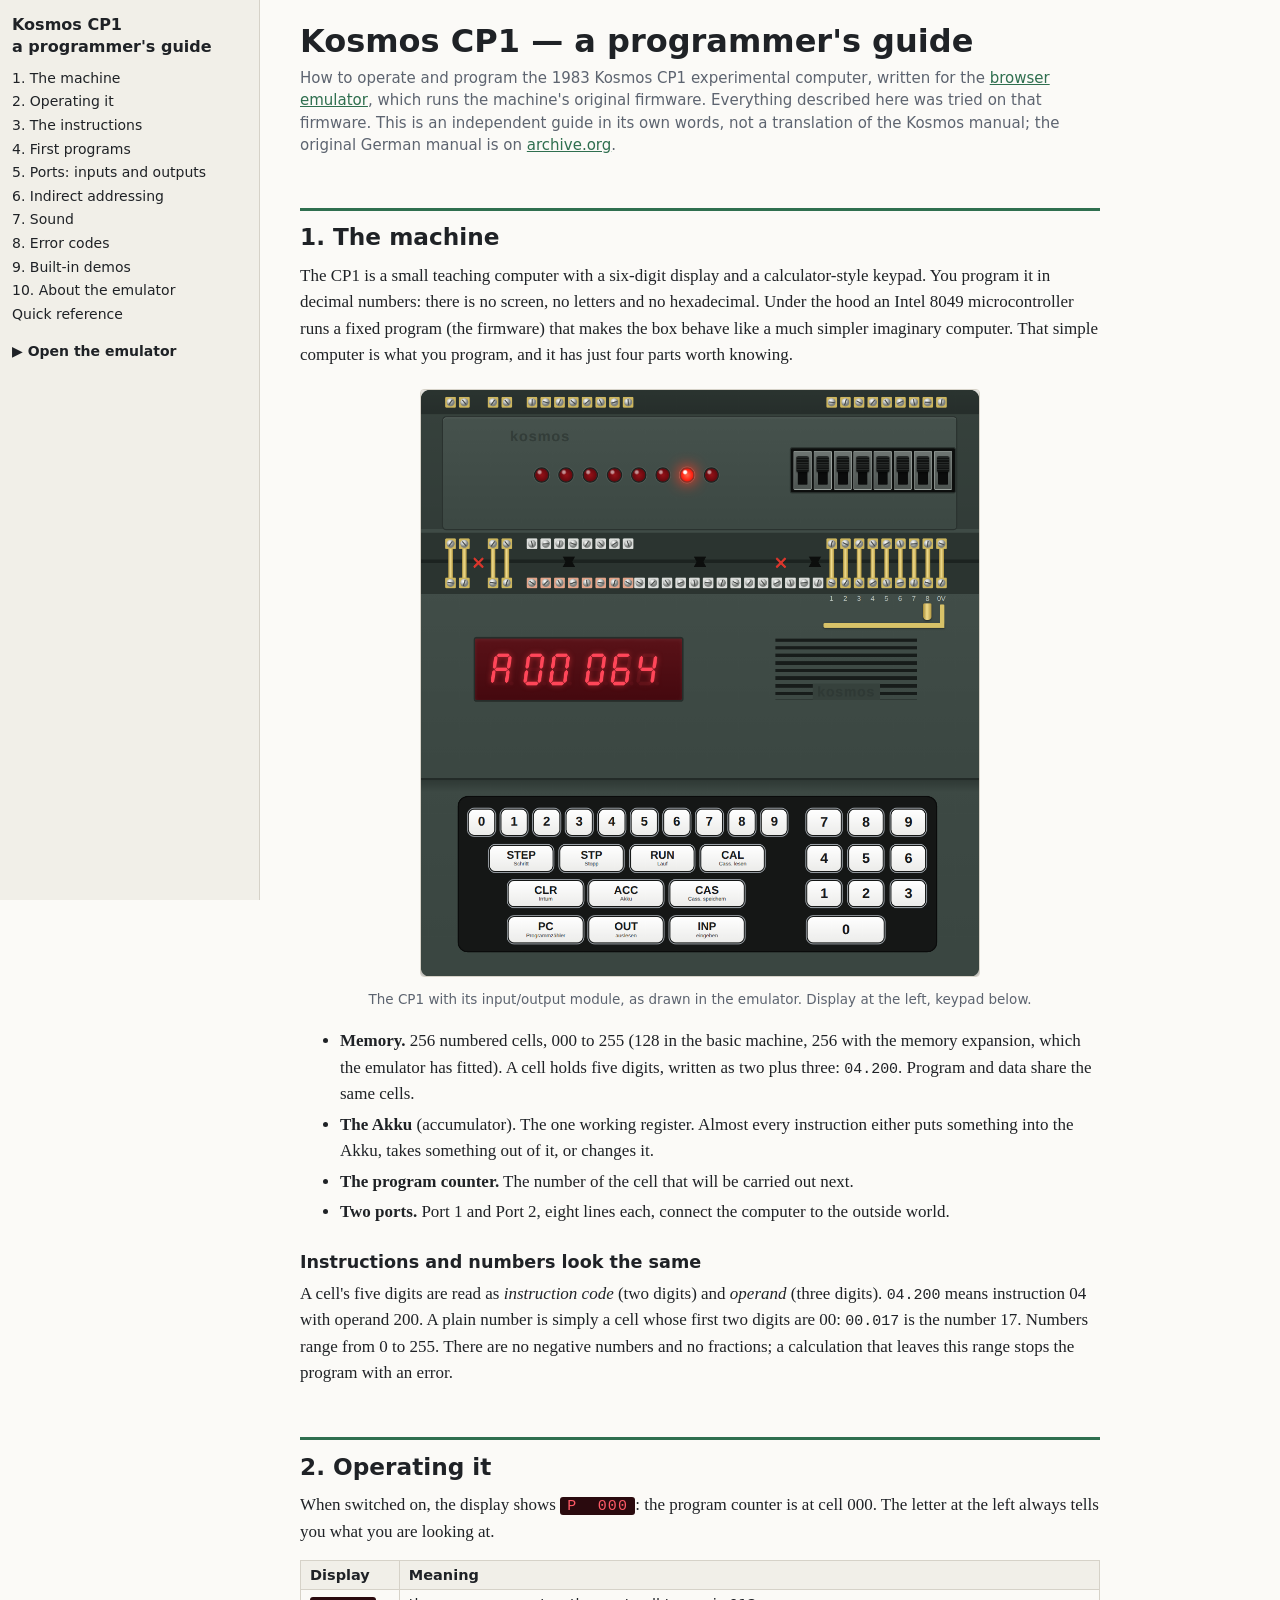
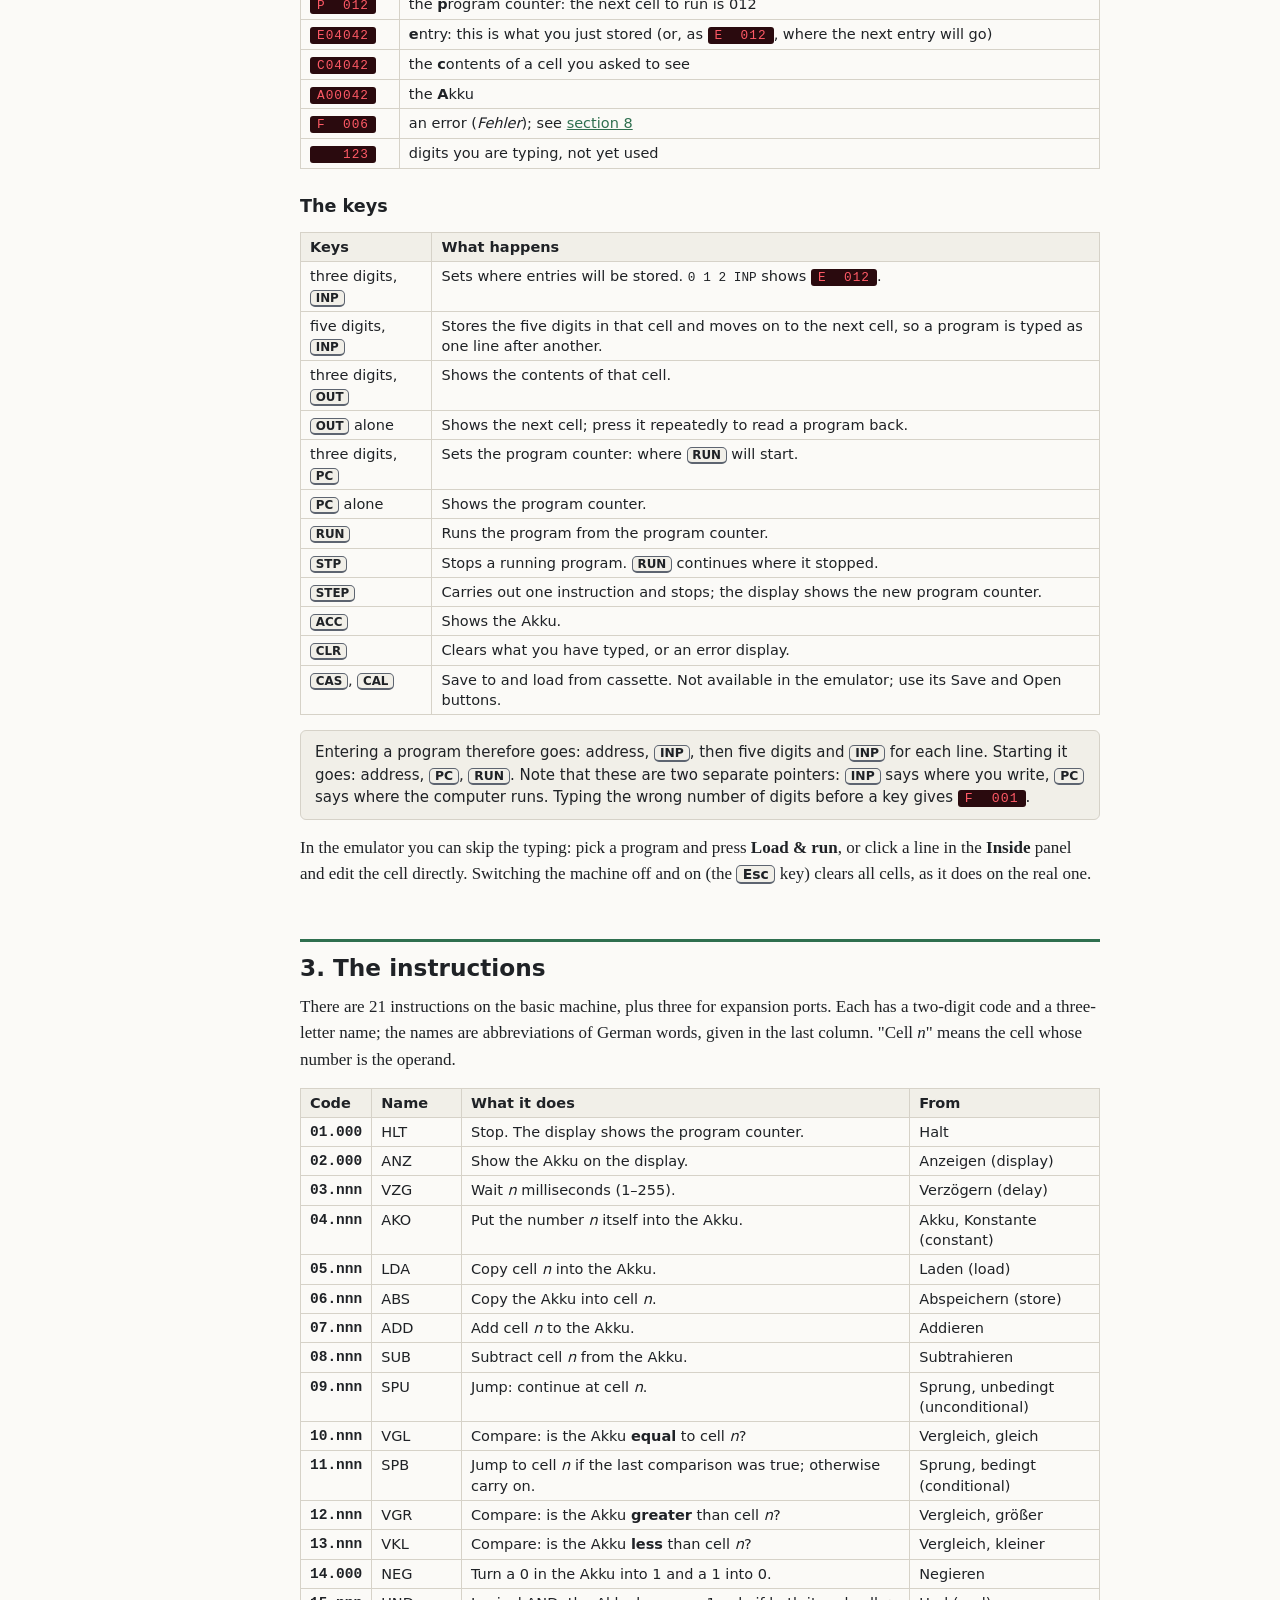
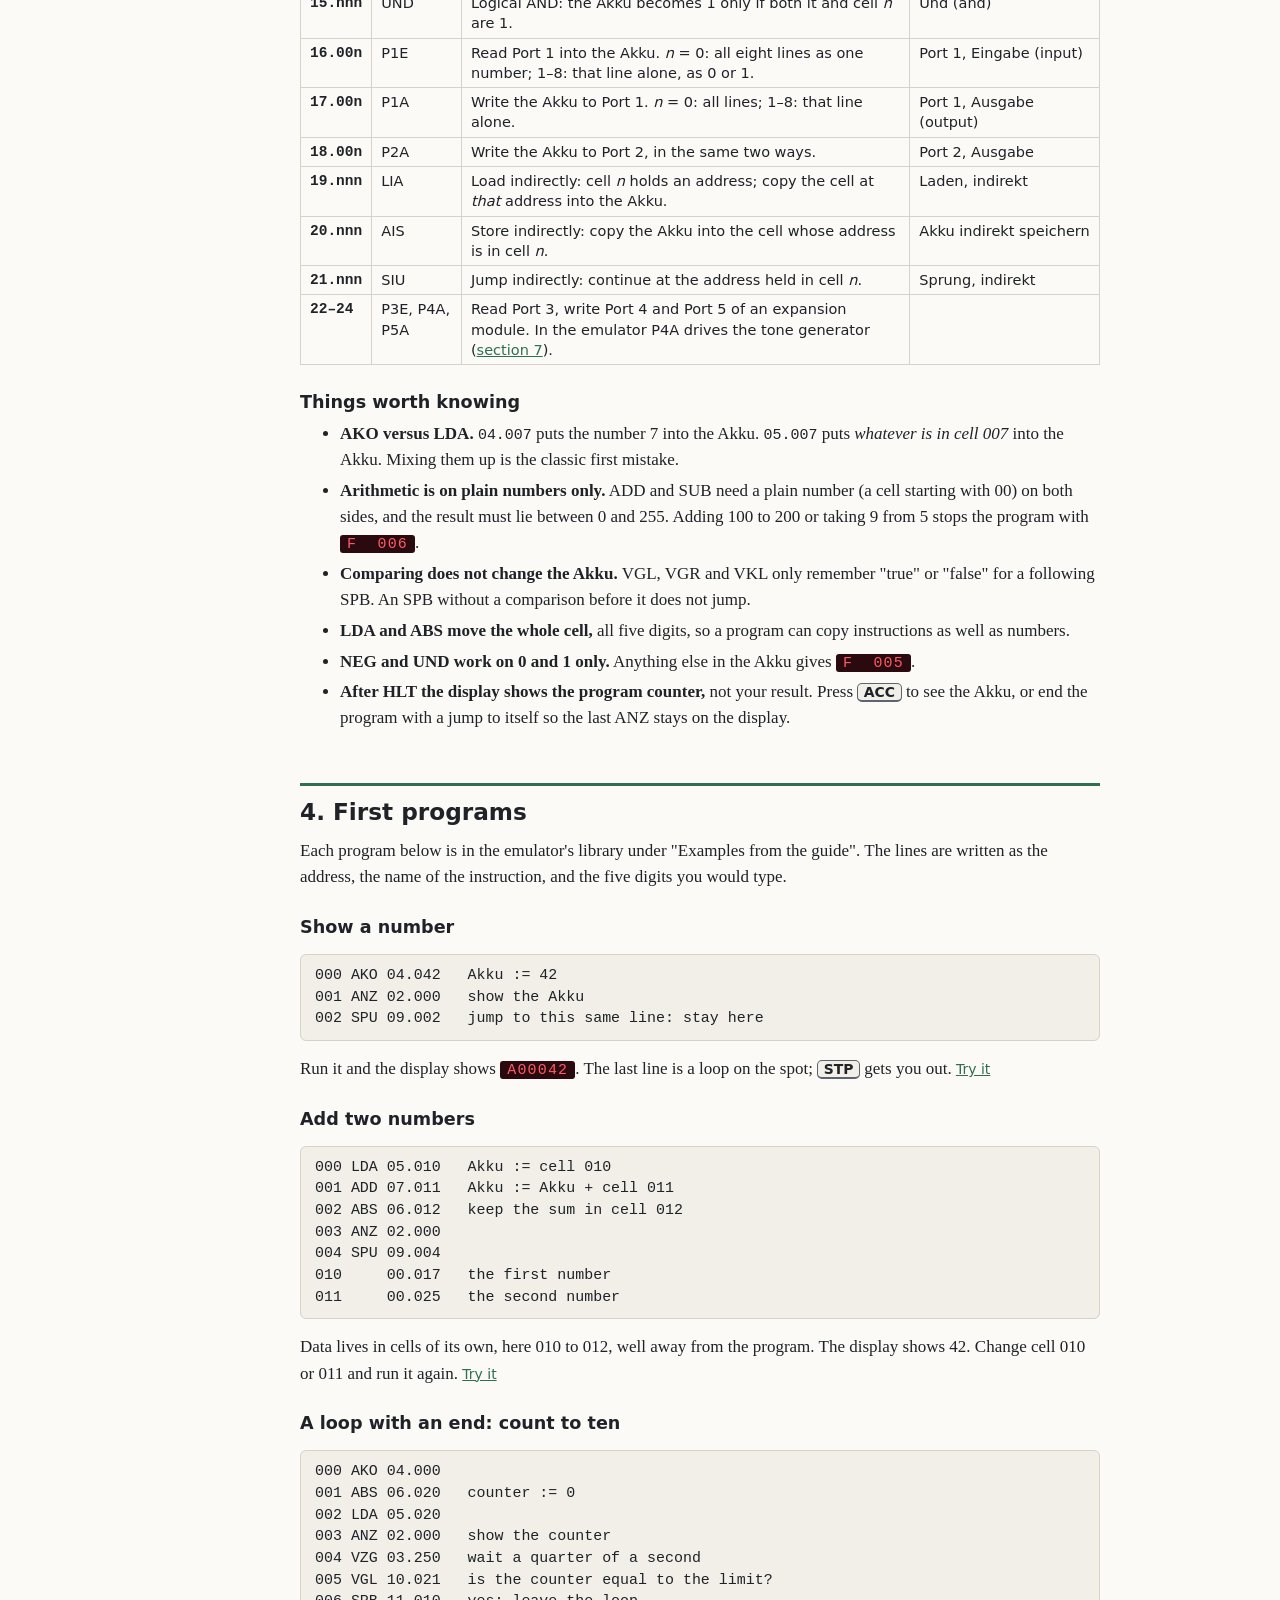
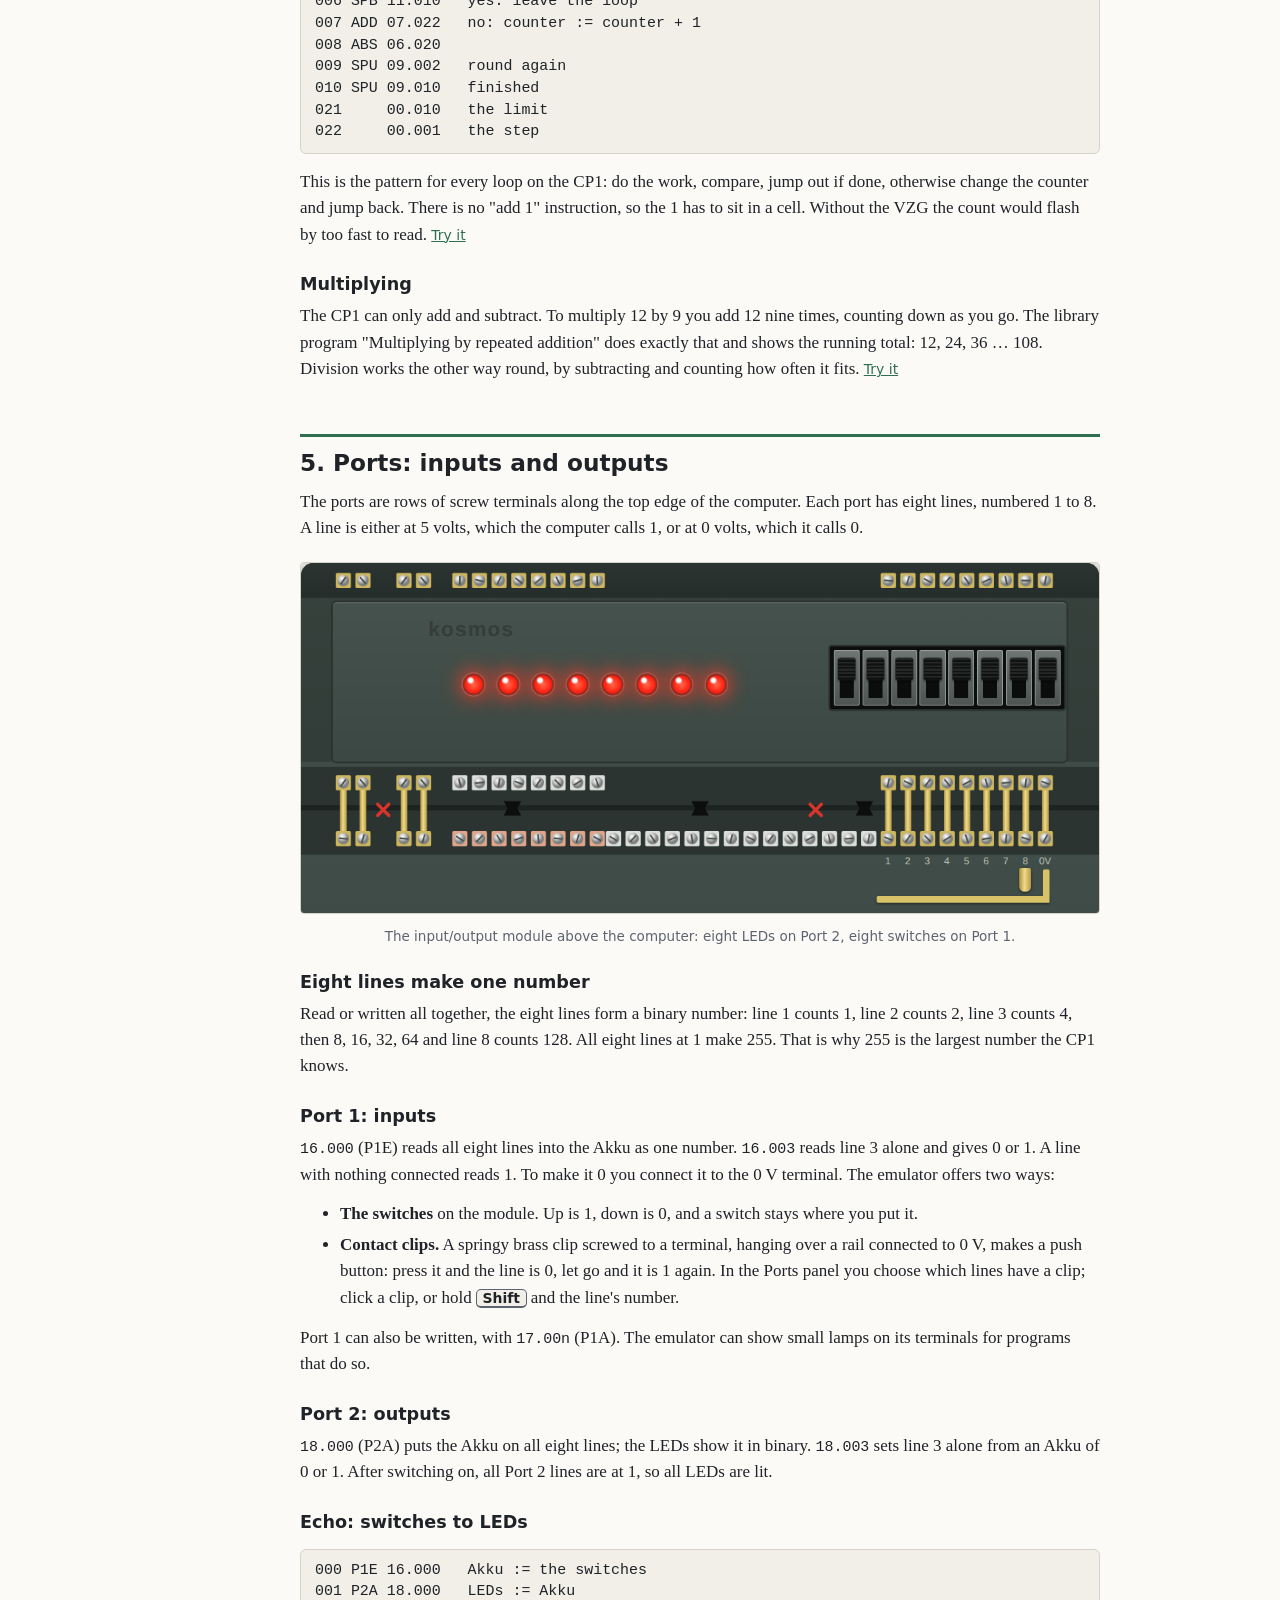
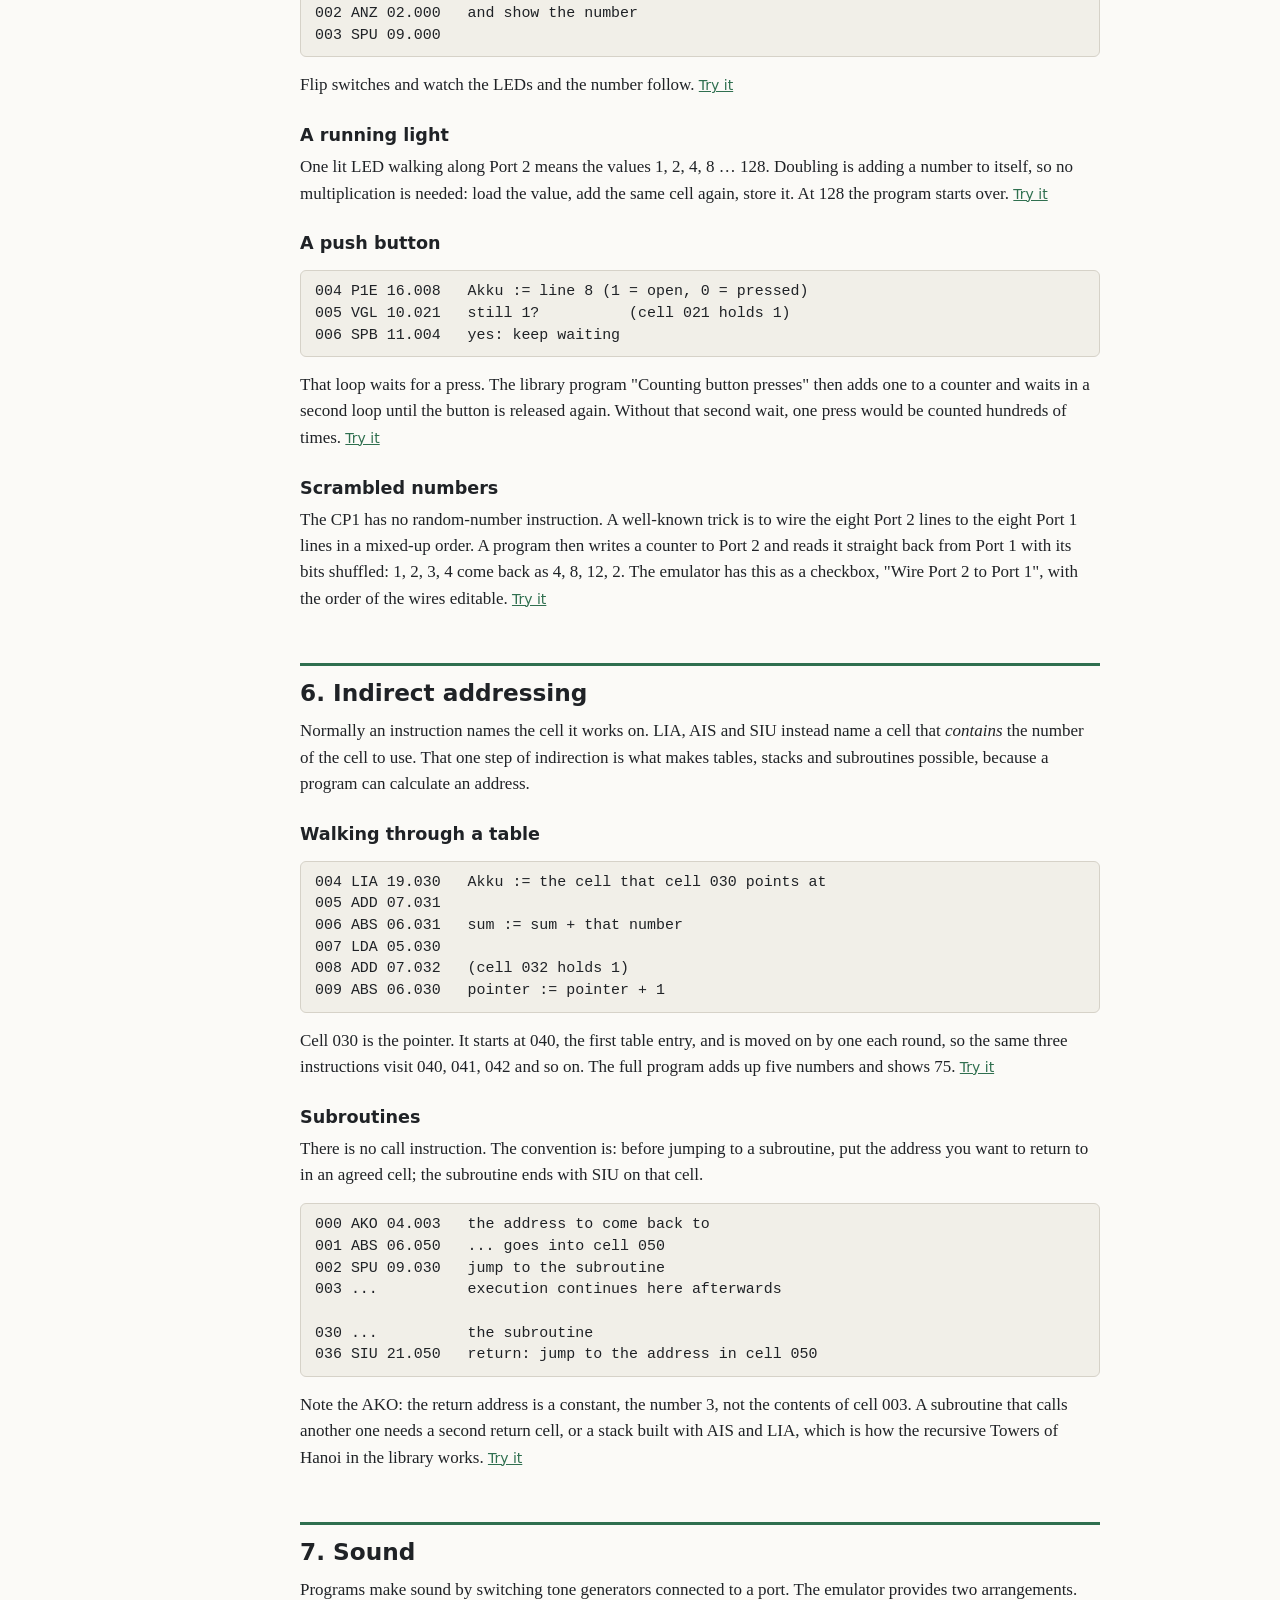
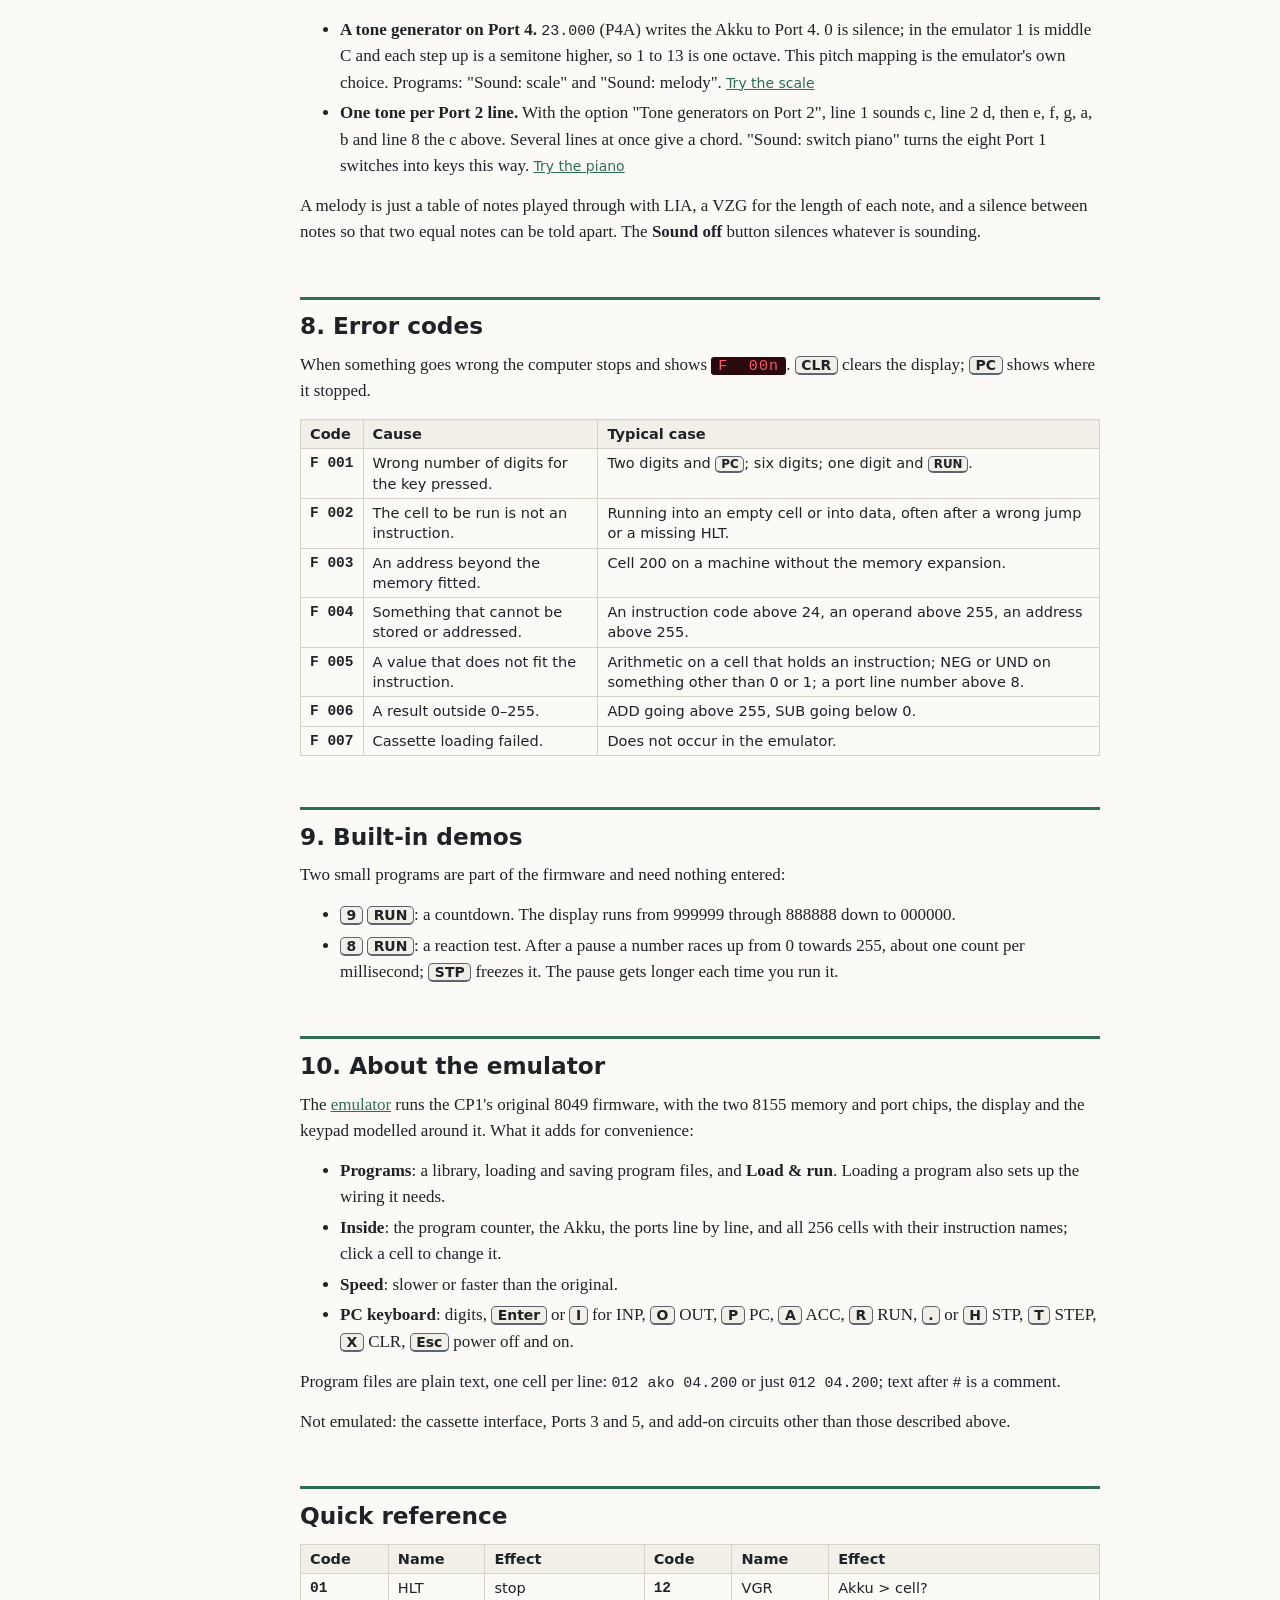
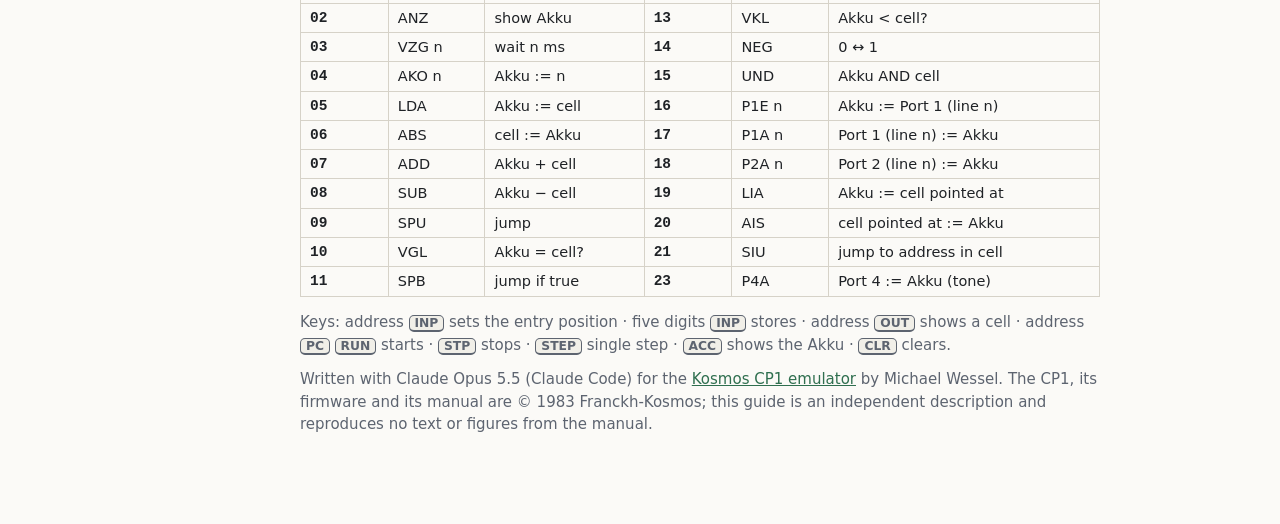
==== guide.html @ 55644811 "Add a programmer's guide (HTML + PDF) and its example programs An independent English guide to opera" ====
<!doctype html>
<html lang="en">
<head>
<meta charset="utf-8">
<meta name="viewport" content="width=device-width, initial-scale=1">
<title>Kosmos CP1 — a programmer's guide</title>
<style>
:root { --bg: #fbfaf7; --ink: #1f2226; --muted: #5d6470; --line: #d6d2c8; --accent: #2f6f4f; --panel: #f1efe8; }
@media (prefers-color-scheme: dark) { :root { --bg: #17191c; --ink: #e6e4df; --muted: #9aa0aa; --line: #383c42; --accent: #6fcf9a; --panel: #212428; } }
* { box-sizing: border-box; }
body { margin: 0; background: var(--bg); color: var(--ink); font: 17px/1.55 Georgia, "Times New Roman", serif; }
nav { position: fixed; left: 0; top: 0; bottom: 0; width: 260px; overflow-y: auto; padding: 14px 12px 30px; border-right: 1px solid var(--line); background: var(--panel); font: 14px/1.4 system-ui, sans-serif; }
nav b { display: block; font-size: 16px; margin-bottom: 8px; } nav a { display: block; padding: 2px 0; color: var(--ink); text-decoration: none; } nav a:hover { color: var(--accent); } nav a.sub { padding-left: 12px; font-size: 13px; }
main { margin-left: 260px; max-width: 880px; padding: 22px 40px 80px; }
@media (max-width: 900px) { nav { position: static; width: auto; border-right: 0; border-bottom: 1px solid var(--line); } main { margin-left: 0; padding: 16px; } }
h1 { font: 700 2rem/1.2 system-ui, sans-serif; margin: 0 0 .2em; }
h2 { font: 700 1.45rem/1.25 system-ui, sans-serif; margin: 2.2em 0 .5em; padding-top: .5em; border-top: 3px solid var(--accent); }
h3 { font: 700 1.1rem/1.25 system-ui, sans-serif; margin: 1.5em 0 .4em; }
p, ul, ol { margin: 0 0 .8em; } li { margin-bottom: .25em; }
.lead { color: var(--muted); font: 15px/1.5 system-ui, sans-serif; }
figure { margin: 1.2em 0; text-align: center; } figure img { max-width: 100%; height: auto; border: 1px solid var(--line); border-radius: 4px; }
figcaption { font: 13.5px/1.35 system-ui, sans-serif; color: var(--muted); margin-top: .35em; }
kbd { font: 700 .82em system-ui, sans-serif; border: 1px solid var(--muted); border-bottom-width: 2px; border-radius: 5px; padding: 0 .4em; background: var(--panel); white-space: nowrap; }
code, pre, .d { font-family: ui-monospace, Menlo, Consolas, monospace; font-size: .88em; }
.d { background: #2a0a0e; color: #ff5a66; padding: 1px 7px; border-radius: 3px; white-space: pre; letter-spacing: .08em; }
pre { background: var(--panel); border: 1px solid var(--line); border-radius: 6px; padding: 10px 14px; overflow-x: auto; line-height: 1.45; }
table { border-collapse: collapse; font: 14.5px/1.4 system-ui, sans-serif; margin: 1em 0; width: 100%; } th, td { border: 1px solid var(--line); padding: 4px 9px; text-align: left; vertical-align: top; }
th { background: var(--panel); } td.c { font-family: ui-monospace, Menlo, Consolas, monospace; white-space: nowrap; font-weight: 700; }
.box { border: 1px solid var(--line); background: var(--panel); border-radius: 6px; padding: 10px 14px; margin: 1em 0; font: 15px/1.5 system-ui, sans-serif; }
a { color: var(--accent); }
.try { font: 14px system-ui, sans-serif; }
@media print { nav { display: none; } main { margin: 0; max-width: none; padding: 0; } body { font-size: 11pt; background: #fff; color: #000; } pre, table, figure, .box { break-inside: avoid; } h2 { break-before: page; } h2, h3 { break-after: avoid; } @page { size: A4; margin: 18mm 16mm; } }
</style>
</head>
<body>
<nav>
  <b>Kosmos CP1<br>a programmer's guide</b>
  <a href="#machine">1. The machine</a>
  <a href="#operate">2. Operating it</a>
  <a href="#instr">3. The instructions</a>
  <a href="#first">4. First programs</a>
  <a href="#ports">5. Ports: inputs and outputs</a>
  <a href="#indirect">6. Indirect addressing</a>
  <a href="#sound">7. Sound</a>
  <a href="#errors">8. Error codes</a>
  <a href="#builtin">9. Built-in demos</a>
  <a href="#emu">10. About the emulator</a>
  <a href="#ref">Quick reference</a>
  <a href="index.html" style="margin-top:14px;font-weight:700">▶ Open the emulator</a>
</nav>
<main>
<h1>Kosmos CP1 — a programmer's guide</h1>
<p class="lead">How to operate and program the 1983 Kosmos CP1 experimental computer, written for the
<a href="index.html">browser emulator</a>, which runs the machine's original firmware. Everything described here was
tried on that firmware. This is an independent guide in its own words, not a translation of the Kosmos manual; the
original German manual is on <a href="https://archive.org/details/cp-1-manual">archive.org</a>.</p>

<h2 id="machine">1. The machine</h2>
<p>The CP1 is a small teaching computer with a six-digit display and a calculator-style keypad. You program it in
decimal numbers: there is no screen, no letters and no hexadecimal. Under the hood an Intel 8049 microcontroller runs a
fixed program (the firmware) that makes the box behave like a much simpler imaginary computer. That simple computer is
what you program, and it has just four parts worth knowing.</p>
<figure><img src="img/guide-console.png" alt="The CP1 in the emulator" width="1080" height="1134" style="max-width:70%">
<figcaption>The CP1 with its input/output module, as drawn in the emulator. Display at the left, keypad below.</figcaption></figure>
<ul>
<li><b>Memory.</b> 256 numbered cells, 000 to 255 (128 in the basic machine, 256 with the memory expansion, which the emulator
has fitted). A cell holds five digits, written as two plus three: <code>04.200</code>. Program and data share the same cells.</li>
<li><b>The Akku</b> (accumulator). The one working register. Almost every instruction either puts something into the Akku,
takes something out of it, or changes it.</li>
<li><b>The program counter.</b> The number of the cell that will be carried out next.</li>
<li><b>Two ports.</b> Port 1 and Port 2, eight lines each, connect the computer to the outside world.</li>
</ul>
<h3>Instructions and numbers look the same</h3>
<p>A cell's five digits are read as <i>instruction code</i> (two digits) and <i>operand</i> (three digits). <code>04.200</code> means
instruction 04 with operand 200. A plain number is simply a cell whose first two digits are 00: <code>00.017</code> is the number 17.
Numbers range from 0 to 255. There are no negative numbers and no fractions; a calculation that leaves this range stops the
program with an error.</p>

<h2 id="operate">2. Operating it</h2>
<p>When switched on, the display shows <span class="d">P  000</span>: the program counter is at cell 000. The letter at the left
always tells you what you are looking at.</p>
<table>
<tr><th>Display</th><th>Meaning</th></tr>
<tr><td><span class="d">P  012</span></td><td>the <b>p</b>rogram counter: the next cell to run is 012</td></tr>
<tr><td><span class="d">E04042</span></td><td><b>e</b>ntry: this is what you just stored (or, as <span class="d">E  012</span>, where the next entry will go)</td></tr>
<tr><td><span class="d">C04042</span></td><td>the <b>c</b>ontents of a cell you asked to see</td></tr>
<tr><td><span class="d">A00042</span></td><td>the <b>A</b>kku</td></tr>
<tr><td><span class="d">F  006</span></td><td>an error (<i>Fehler</i>); see <a href="#errors">section 8</a></td></tr>
<tr><td><span class="d">   123</span></td><td>digits you are typing, not yet used</td></tr>
</table>
<h3>The keys</h3>
<table>
<tr><th>Keys</th><th>What happens</th></tr>
<tr><td>three digits, <kbd>INP</kbd></td><td>Sets where entries will be stored. <code>0 1 2 INP</code> shows <span class="d">E  012</span>.</td></tr>
<tr><td>five digits, <kbd>INP</kbd></td><td>Stores the five digits in that cell and moves on to the next cell, so a program is typed as one line after another.</td></tr>
<tr><td>three digits, <kbd>OUT</kbd></td><td>Shows the contents of that cell.</td></tr>
<tr><td><kbd>OUT</kbd> alone</td><td>Shows the next cell; press it repeatedly to read a program back.</td></tr>
<tr><td>three digits, <kbd>PC</kbd></td><td>Sets the program counter: where <kbd>RUN</kbd> will start.</td></tr>
<tr><td><kbd>PC</kbd> alone</td><td>Shows the program counter.</td></tr>
<tr><td><kbd>RUN</kbd></td><td>Runs the program from the program counter.</td></tr>
<tr><td><kbd>STP</kbd></td><td>Stops a running program. <kbd>RUN</kbd> continues where it stopped.</td></tr>
<tr><td><kbd>STEP</kbd></td><td>Carries out one instruction and stops; the display shows the new program counter.</td></tr>
<tr><td><kbd>ACC</kbd></td><td>Shows the Akku.</td></tr>
<tr><td><kbd>CLR</kbd></td><td>Clears what you have typed, or an error display.</td></tr>
<tr><td><kbd>CAS</kbd>, <kbd>CAL</kbd></td><td>Save to and load from cassette. Not available in the emulator; use its Save and Open buttons.</td></tr>
</table>
<div class="box">Entering a program therefore goes: address, <kbd>INP</kbd>, then five digits and <kbd>INP</kbd> for each line.
Starting it goes: address, <kbd>PC</kbd>, <kbd>RUN</kbd>. Note that these are two separate pointers: <kbd>INP</kbd> says where
you write, <kbd>PC</kbd> says where the computer runs. Typing the wrong number of digits before a key gives <span class="d">F  001</span>.</div>
<p>In the emulator you can skip the typing: pick a program and press <b>Load &amp; run</b>, or click a line in the
<b>Inside</b> panel and edit the cell directly. Switching the machine off and on (the <kbd>Esc</kbd> key) clears all cells, as it does on the real one.</p>

<h2 id="instr">3. The instructions</h2>
<p>There are 21 instructions on the basic machine, plus three for expansion ports. Each has a two-digit code and a three-letter
name; the names are abbreviations of German words, given in the last column. "Cell <i>n</i>" means the cell whose number is the operand.</p>
<table>
<tr><th>Code</th><th>Name</th><th>What it does</th><th>From</th></tr>
<tr><td class="c">01.000</td><td>HLT</td><td>Stop. The display shows the program counter.</td><td>Halt</td></tr>
<tr><td class="c">02.000</td><td>ANZ</td><td>Show the Akku on the display.</td><td>Anzeigen (display)</td></tr>
<tr><td class="c">03.nnn</td><td>VZG</td><td>Wait <i>n</i> milliseconds (1–255).</td><td>Verzögern (delay)</td></tr>
<tr><td class="c">04.nnn</td><td>AKO</td><td>Put the number <i>n</i> itself into the Akku.</td><td>Akku, Konstante (constant)</td></tr>
<tr><td class="c">05.nnn</td><td>LDA</td><td>Copy cell <i>n</i> into the Akku.</td><td>Laden (load)</td></tr>
<tr><td class="c">06.nnn</td><td>ABS</td><td>Copy the Akku into cell <i>n</i>.</td><td>Abspeichern (store)</td></tr>
<tr><td class="c">07.nnn</td><td>ADD</td><td>Add cell <i>n</i> to the Akku.</td><td>Addieren</td></tr>
<tr><td class="c">08.nnn</td><td>SUB</td><td>Subtract cell <i>n</i> from the Akku.</td><td>Subtrahieren</td></tr>
<tr><td class="c">09.nnn</td><td>SPU</td><td>Jump: continue at cell <i>n</i>.</td><td>Sprung, unbedingt (unconditional)</td></tr>
<tr><td class="c">10.nnn</td><td>VGL</td><td>Compare: is the Akku <b>equal</b> to cell <i>n</i>?</td><td>Vergleich, gleich</td></tr>
<tr><td class="c">11.nnn</td><td>SPB</td><td>Jump to cell <i>n</i> if the last comparison was true; otherwise carry on.</td><td>Sprung, bedingt (conditional)</td></tr>
<tr><td class="c">12.nnn</td><td>VGR</td><td>Compare: is the Akku <b>greater</b> than cell <i>n</i>?</td><td>Vergleich, größer</td></tr>
<tr><td class="c">13.nnn</td><td>VKL</td><td>Compare: is the Akku <b>less</b> than cell <i>n</i>?</td><td>Vergleich, kleiner</td></tr>
<tr><td class="c">14.000</td><td>NEG</td><td>Turn a 0 in the Akku into 1 and a 1 into 0.</td><td>Negieren</td></tr>
<tr><td class="c">15.nnn</td><td>UND</td><td>Logical AND: the Akku becomes 1 only if both it and cell <i>n</i> are 1.</td><td>Und (and)</td></tr>
<tr><td class="c">16.00n</td><td>P1E</td><td>Read Port 1 into the Akku. <i>n</i> = 0: all eight lines as one number; 1–8: that line alone, as 0 or 1.</td><td>Port 1, Eingabe (input)</td></tr>
<tr><td class="c">17.00n</td><td>P1A</td><td>Write the Akku to Port 1. <i>n</i> = 0: all lines; 1–8: that line alone.</td><td>Port 1, Ausgabe (output)</td></tr>
<tr><td class="c">18.00n</td><td>P2A</td><td>Write the Akku to Port 2, in the same two ways.</td><td>Port 2, Ausgabe</td></tr>
<tr><td class="c">19.nnn</td><td>LIA</td><td>Load indirectly: cell <i>n</i> holds an address; copy the cell at <i>that</i> address into the Akku.</td><td>Laden, indirekt</td></tr>
<tr><td class="c">20.nnn</td><td>AIS</td><td>Store indirectly: copy the Akku into the cell whose address is in cell <i>n</i>.</td><td>Akku indirekt speichern</td></tr>
<tr><td class="c">21.nnn</td><td>SIU</td><td>Jump indirectly: continue at the address held in cell <i>n</i>.</td><td>Sprung, indirekt</td></tr>
<tr><td class="c">22–24</td><td>P3E, P4A, P5A</td><td>Read Port 3, write Port 4 and Port 5 of an expansion module. In the emulator P4A drives the tone generator (<a href="#sound">section 7</a>).</td><td></td></tr>
</table>
<h3>Things worth knowing</h3>
<ul>
<li><b>AKO versus LDA.</b> <code>04.007</code> puts the number 7 into the Akku. <code>05.007</code> puts <i>whatever is in cell 007</i> into the Akku. Mixing them up is the classic first mistake.</li>
<li><b>Arithmetic is on plain numbers only.</b> ADD and SUB need a plain number (a cell starting with 00) on both sides, and the result must lie between 0 and 255. Adding 100 to 200 or taking 9 from 5 stops the program with <span class="d">F  006</span>.</li>
<li><b>Comparing does not change the Akku.</b> VGL, VGR and VKL only remember "true" or "false" for a following SPB. An SPB without a comparison before it does not jump.</li>
<li><b>LDA and ABS move the whole cell,</b> all five digits, so a program can copy instructions as well as numbers.</li>
<li><b>NEG and UND work on 0 and 1 only.</b> Anything else in the Akku gives <span class="d">F  005</span>.</li>
<li><b>After HLT the display shows the program counter,</b> not your result. Press <kbd>ACC</kbd> to see the Akku, or end the program with a jump to itself so the last ANZ stays on the display.</li>
</ul>

<h2 id="first">4. First programs</h2>
<p>Each program below is in the emulator's library under "Examples from the guide". The lines are written as the address, the
name of the instruction, and the five digits you would type.</p>
<h3>Show a number</h3>
<pre>000 AKO 04.042   Akku := 42
001 ANZ 02.000   show the Akku
002 SPU 09.002   jump to this same line: stay here</pre>
<p>Run it and the display shows <span class="d">A00042</span>. The last line is a loop on the spot; <kbd>STP</kbd> gets you out. <span class="try"><a href="index.html?load=FIRST">Try it</a></span></p>
<h3>Add two numbers</h3>
<pre>000 LDA 05.010   Akku := cell 010
001 ADD 07.011   Akku := Akku + cell 011
002 ABS 06.012   keep the sum in cell 012
003 ANZ 02.000
004 SPU 09.004
010     00.017   the first number
011     00.025   the second number</pre>
<p>Data lives in cells of its own, here 010 to 012, well away from the program. The display shows 42. Change cell 010 or 011 and run it again. <span class="try"><a href="index.html?load=ADD">Try it</a></span></p>
<h3>A loop with an end: count to ten</h3>
<pre>000 AKO 04.000
001 ABS 06.020   counter := 0
002 LDA 05.020
003 ANZ 02.000   show the counter
004 VZG 03.250   wait a quarter of a second
005 VGL 10.021   is the counter equal to the limit?
006 SPB 11.010   yes: leave the loop
007 ADD 07.022   no: counter := counter + 1
008 ABS 06.020
009 SPU 09.002   round again
010 SPU 09.010   finished
021     00.010   the limit
022     00.001   the step</pre>
<p>This is the pattern for every loop on the CP1: do the work, compare, jump out if done, otherwise change the counter and jump back.
There is no "add 1" instruction, so the 1 has to sit in a cell. Without the VZG the count would flash by too fast to read. <span class="try"><a href="index.html?load=COUNT10">Try it</a></span></p>
<h3>Multiplying</h3>
<p>The CP1 can only add and subtract. To multiply 12 by 9 you add 12 nine times, counting down as you go. The library program
"Multiplying by repeated addition" does exactly that and shows the running total: 12, 24, 36 … 108. Division works the other way round,
by subtracting and counting how often it fits. <span class="try"><a href="index.html?load=MULT">Try it</a></span></p>

<h2 id="ports">5. Ports: inputs and outputs</h2>
<p>The ports are rows of screw terminals along the top edge of the computer. Each port has eight lines, numbered 1 to 8.
A line is either at 5 volts, which the computer calls 1, or at 0 volts, which it calls 0.</p>
<figure><img src="img/guide-module.png" alt="The input/output module" width="1080" height="474">
<figcaption>The input/output module above the computer: eight LEDs on Port 2, eight switches on Port 1.</figcaption></figure>
<h3>Eight lines make one number</h3>
<p>Read or written all together, the eight lines form a binary number: line 1 counts 1, line 2 counts 2, line 3 counts 4, then 8, 16, 32, 64
and line 8 counts 128. All eight lines at 1 make 255. That is why 255 is the largest number the CP1 knows.</p>
<h3>Port 1: inputs</h3>
<p><code>16.000</code> (P1E) reads all eight lines into the Akku as one number. <code>16.003</code> reads line 3 alone and gives 0 or 1.
A line with nothing connected reads 1. To make it 0 you connect it to the 0 V terminal. The emulator offers two ways:</p>
<ul>
<li><b>The switches</b> on the module. Up is 1, down is 0, and a switch stays where you put it.</li>
<li><b>Contact clips.</b> A springy brass clip screwed to a terminal, hanging over a rail connected to 0 V, makes a push button: press it and the line is 0, let go and it is 1 again. In the Ports panel you choose which lines have a clip; click a clip, or hold <kbd>Shift</kbd> and the line's number.</li>
</ul>
<p>Port 1 can also be written, with <code>17.00n</code> (P1A). The emulator can show small lamps on its terminals for programs that do so.</p>
<h3>Port 2: outputs</h3>
<p><code>18.000</code> (P2A) puts the Akku on all eight lines; the LEDs show it in binary. <code>18.003</code> sets line 3 alone from an Akku of 0 or 1.
After switching on, all Port 2 lines are at 1, so all LEDs are lit.</p>
<h3>Echo: switches to LEDs</h3>
<pre>000 P1E 16.000   Akku := the switches
001 P2A 18.000   LEDs := Akku
002 ANZ 02.000   and show the number
003 SPU 09.000</pre>
<p>Flip switches and watch the LEDs and the number follow. <span class="try"><a href="index.html?load=ECHO">Try it</a></span></p>
<h3>A running light</h3>
<p>One lit LED walking along Port 2 means the values 1, 2, 4, 8 … 128. Doubling is adding a number to itself, so no multiplication is needed:
load the value, add the same cell again, store it. At 128 the program starts over. <span class="try"><a href="index.html?load=LIGHTS">Try it</a></span></p>
<h3>A push button</h3>
<pre>004 P1E 16.008   Akku := line 8 (1 = open, 0 = pressed)
005 VGL 10.021   still 1?          (cell 021 holds 1)
006 SPB 11.004   yes: keep waiting</pre>
<p>That loop waits for a press. The library program "Counting button presses" then adds one to a counter and waits in a second loop until the
button is released again. Without that second wait, one press would be counted hundreds of times. <span class="try"><a href="index.html?load=BUTTON">Try it</a></span></p>
<h3>Scrambled numbers</h3>
<p>The CP1 has no random-number instruction. A well-known trick is to wire the eight Port 2 lines to the eight Port 1 lines in a mixed-up order.
A program then writes a counter to Port 2 and reads it straight back from Port 1 with its bits shuffled: 1, 2, 3, 4 come back as 4, 8, 12, 2.
The emulator has this as a checkbox, "Wire Port 2 to Port 1", with the order of the wires editable. <span class="try"><a href="index.html?load=SHUFFLE">Try it</a></span></p>

<h2 id="indirect">6. Indirect addressing</h2>
<p>Normally an instruction names the cell it works on. LIA, AIS and SIU instead name a cell that <i>contains</i> the number of the cell to use.
That one step of indirection is what makes tables, stacks and subroutines possible, because a program can calculate an address.</p>
<h3>Walking through a table</h3>
<pre>004 LIA 19.030   Akku := the cell that cell 030 points at
005 ADD 07.031
006 ABS 06.031   sum := sum + that number
007 LDA 05.030
008 ADD 07.032   (cell 032 holds 1)
009 ABS 06.030   pointer := pointer + 1</pre>
<p>Cell 030 is the pointer. It starts at 040, the first table entry, and is moved on by one each round, so the same three instructions
visit 040, 041, 042 and so on. The full program adds up five numbers and shows 75. <span class="try"><a href="index.html?load=TABLESUM">Try it</a></span></p>
<h3>Subroutines</h3>
<p>There is no call instruction. The convention is: before jumping to a subroutine, put the address you want to return to in an agreed cell;
the subroutine ends with SIU on that cell.</p>
<pre>000 AKO 04.003   the address to come back to
001 ABS 06.050   ... goes into cell 050
002 SPU 09.030   jump to the subroutine
003 ...          execution continues here afterwards

030 ...          the subroutine
036 SIU 21.050   return: jump to the address in cell 050</pre>
<p>Note the AKO: the return address is a constant, the number 3, not the contents of cell 003. A subroutine that calls another one needs a second
return cell, or a stack built with AIS and LIA, which is how the recursive Towers of Hanoi in the library works. <span class="try"><a href="index.html?load=SUBR">Try it</a></span></p>

<h2 id="sound">7. Sound</h2>
<p>Programs make sound by switching tone generators connected to a port. The emulator provides two arrangements.</p>
<ul>
<li><b>A tone generator on Port 4.</b> <code>23.000</code> (P4A) writes the Akku to Port 4. 0 is silence; in the emulator 1 is middle C and each step up is a semitone higher,
so 1 to 13 is one octave. This pitch mapping is the emulator's own choice. Programs: "Sound: scale" and "Sound: melody". <span class="try"><a href="index.html?load=SCALE">Try the scale</a></span></li>
<li><b>One tone per Port 2 line.</b> With the option "Tone generators on Port 2", line 1 sounds c, line 2 d, then e, f, g, a, b and line 8 the c above. Several lines at once give a chord.
"Sound: switch piano" turns the eight Port 1 switches into keys this way. <span class="try"><a href="index.html?load=PIANO">Try the piano</a></span></li>
</ul>
<p>A melody is just a table of notes played through with LIA, a VZG for the length of each note, and a silence between notes so that two equal notes can be told apart.
The <b>Sound off</b> button silences whatever is sounding.</p>

<h2 id="errors">8. Error codes</h2>
<p>When something goes wrong the computer stops and shows <span class="d">F  00n</span>. <kbd>CLR</kbd> clears the display; <kbd>PC</kbd> shows where it stopped.</p>
<table>
<tr><th>Code</th><th>Cause</th><th>Typical case</th></tr>
<tr><td class="c">F 001</td><td>Wrong number of digits for the key pressed.</td><td>Two digits and <kbd>PC</kbd>; six digits; one digit and <kbd>RUN</kbd>.</td></tr>
<tr><td class="c">F 002</td><td>The cell to be run is not an instruction.</td><td>Running into an empty cell or into data, often after a wrong jump or a missing HLT.</td></tr>
<tr><td class="c">F 003</td><td>An address beyond the memory fitted.</td><td>Cell 200 on a machine without the memory expansion.</td></tr>
<tr><td class="c">F 004</td><td>Something that cannot be stored or addressed.</td><td>An instruction code above 24, an operand above 255, an address above 255.</td></tr>
<tr><td class="c">F 005</td><td>A value that does not fit the instruction.</td><td>Arithmetic on a cell that holds an instruction; NEG or UND on something other than 0 or 1; a port line number above 8.</td></tr>
<tr><td class="c">F 006</td><td>A result outside 0–255.</td><td>ADD going above 255, SUB going below 0.</td></tr>
<tr><td class="c">F 007</td><td>Cassette loading failed.</td><td>Does not occur in the emulator.</td></tr>
</table>

<h2 id="builtin">9. Built-in demos</h2>
<p>Two small programs are part of the firmware and need nothing entered:</p>
<ul>
<li><kbd>9</kbd> <kbd>RUN</kbd>: a countdown. The display runs from 999999 through 888888 down to 000000.</li>
<li><kbd>8</kbd> <kbd>RUN</kbd>: a reaction test. After a pause a number races up from 0 towards 255, about one count per millisecond; <kbd>STP</kbd> freezes it. The pause gets longer each time you run it.</li>
</ul>

<h2 id="emu">10. About the emulator</h2>
<p>The <a href="index.html">emulator</a> runs the CP1's original 8049 firmware, with the two 8155 memory and port chips, the display and the keypad modelled around it.
What it adds for convenience:</p>
<ul>
<li><b>Programs</b>: a library, loading and saving program files, and <b>Load &amp; run</b>. Loading a program also sets up the wiring it needs.</li>
<li><b>Inside</b>: the program counter, the Akku, the ports line by line, and all 256 cells with their instruction names; click a cell to change it.</li>
<li><b>Speed</b>: slower or faster than the original.</li>
<li><b>PC keyboard</b>: digits, <kbd>Enter</kbd> or <kbd>I</kbd> for INP, <kbd>O</kbd> OUT, <kbd>P</kbd> PC, <kbd>A</kbd> ACC, <kbd>R</kbd> RUN, <kbd>.</kbd> or <kbd>H</kbd> STP, <kbd>T</kbd> STEP, <kbd>X</kbd> CLR, <kbd>Esc</kbd> power off and on.</li>
</ul>
<p>Program files are plain text, one cell per line: <code>012 ako 04.200</code> or just <code>012 04.200</code>; text after <code>#</code> is a comment.</p>
<p>Not emulated: the cassette interface, Ports 3 and 5, and add-on circuits other than those described above.</p>

<h2 id="ref">Quick reference</h2>
<table>
<tr><th>Code</th><th>Name</th><th>Effect</th><th>Code</th><th>Name</th><th>Effect</th></tr>
<tr><td class="c">01</td><td>HLT</td><td>stop</td><td class="c">12</td><td>VGR</td><td>Akku &gt; cell?</td></tr>
<tr><td class="c">02</td><td>ANZ</td><td>show Akku</td><td class="c">13</td><td>VKL</td><td>Akku &lt; cell?</td></tr>
<tr><td class="c">03</td><td>VZG n</td><td>wait n ms</td><td class="c">14</td><td>NEG</td><td>0 ↔ 1</td></tr>
<tr><td class="c">04</td><td>AKO n</td><td>Akku := n</td><td class="c">15</td><td>UND</td><td>Akku AND cell</td></tr>
<tr><td class="c">05</td><td>LDA</td><td>Akku := cell</td><td class="c">16</td><td>P1E n</td><td>Akku := Port 1 (line n)</td></tr>
<tr><td class="c">06</td><td>ABS</td><td>cell := Akku</td><td class="c">17</td><td>P1A n</td><td>Port 1 (line n) := Akku</td></tr>
<tr><td class="c">07</td><td>ADD</td><td>Akku + cell</td><td class="c">18</td><td>P2A n</td><td>Port 2 (line n) := Akku</td></tr>
<tr><td class="c">08</td><td>SUB</td><td>Akku − cell</td><td class="c">19</td><td>LIA</td><td>Akku := cell pointed at</td></tr>
<tr><td class="c">09</td><td>SPU</td><td>jump</td><td class="c">20</td><td>AIS</td><td>cell pointed at := Akku</td></tr>
<tr><td class="c">10</td><td>VGL</td><td>Akku = cell?</td><td class="c">21</td><td>SIU</td><td>jump to address in cell</td></tr>
<tr><td class="c">11</td><td>SPB</td><td>jump if true</td><td class="c">23</td><td>P4A</td><td>Port 4 := Akku (tone)</td></tr>
</table>
<p class="lead">Keys: address <kbd>INP</kbd> sets the entry position · five digits <kbd>INP</kbd> stores · address <kbd>OUT</kbd> shows a cell · address <kbd>PC</kbd> <kbd>RUN</kbd> starts · <kbd>STP</kbd> stops · <kbd>STEP</kbd> single step · <kbd>ACC</kbd> shows the Akku · <kbd>CLR</kbd> clears.</p>
<p class="lead">Written with Claude Opus 5.5 (Claude Code) for the <a href="https://github.com/lambdamikel/kosmos-cp1-emulator">Kosmos CP1 emulator</a> by Michael Wessel. The CP1, its firmware and its manual are © 1983 Franckh-Kosmos; this guide is an independent description and reproduces no text or figures from the manual.</p>
</main>
</body>
</html>
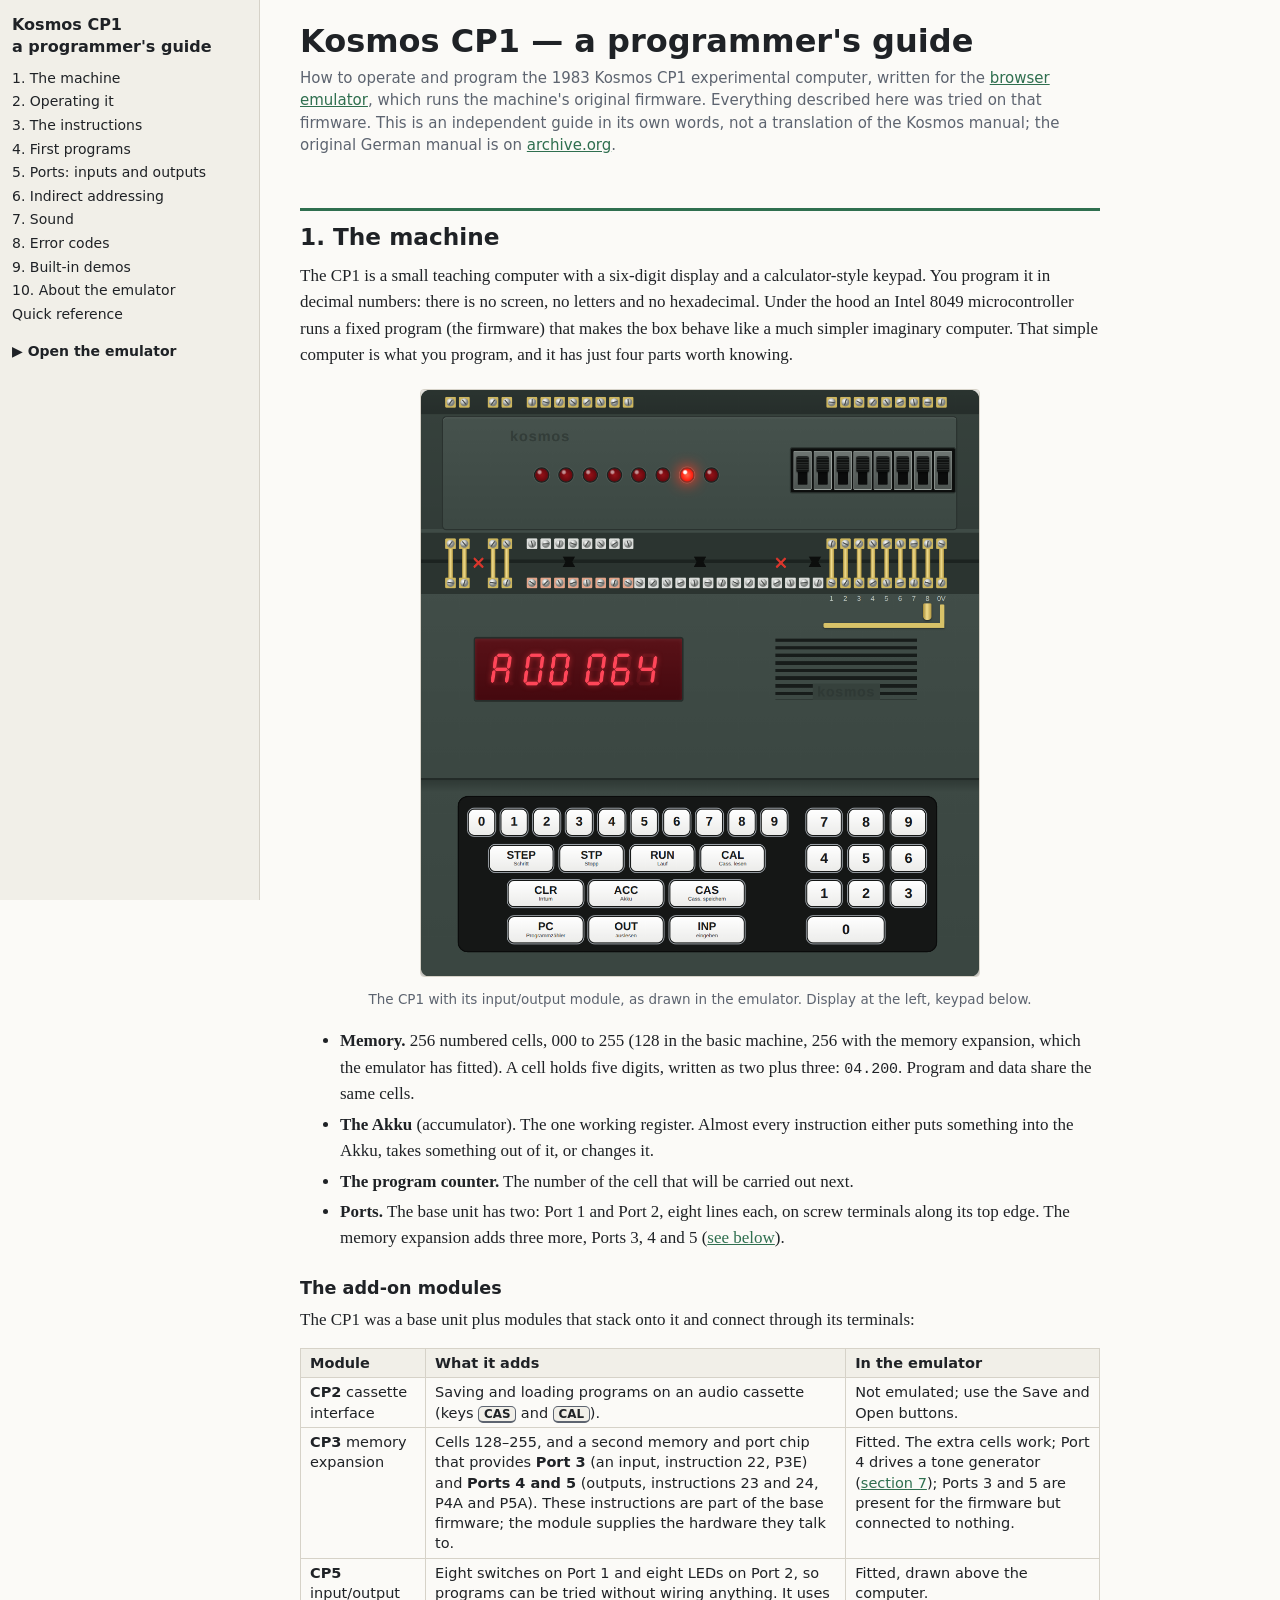
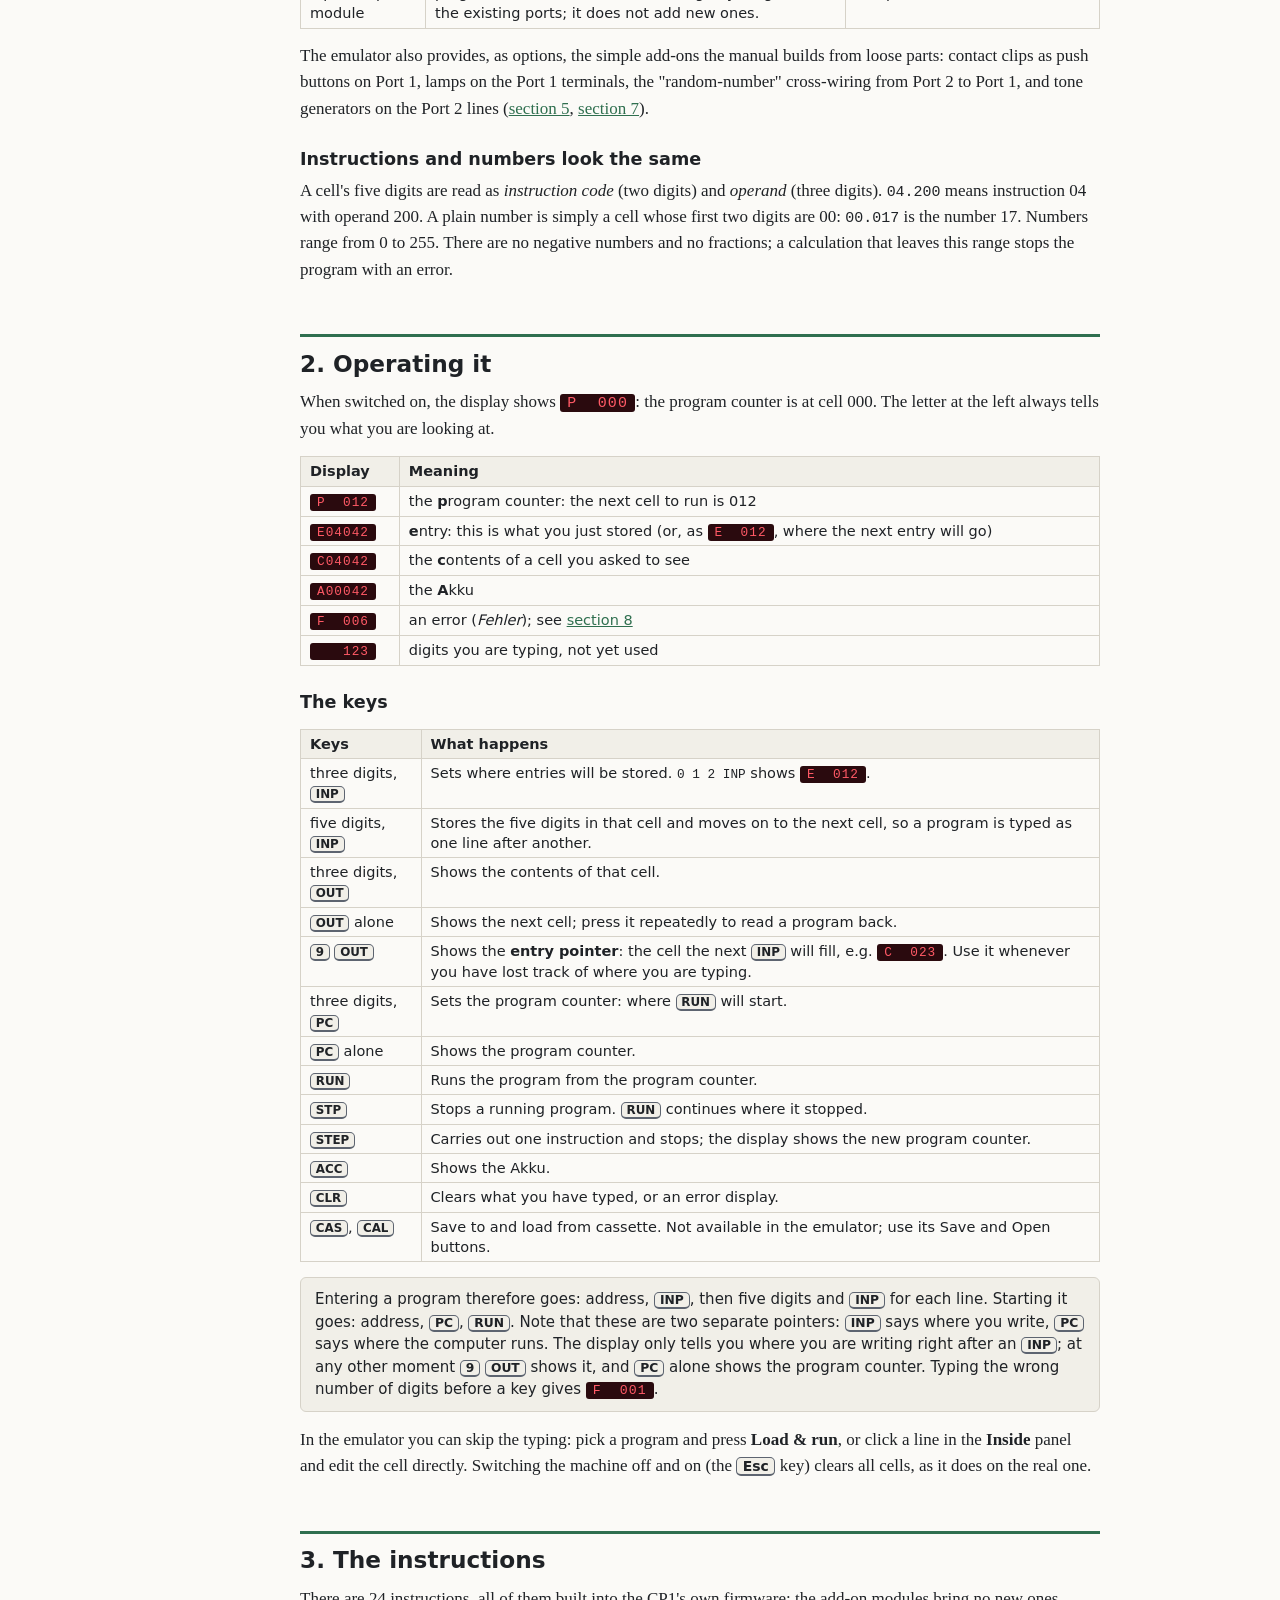
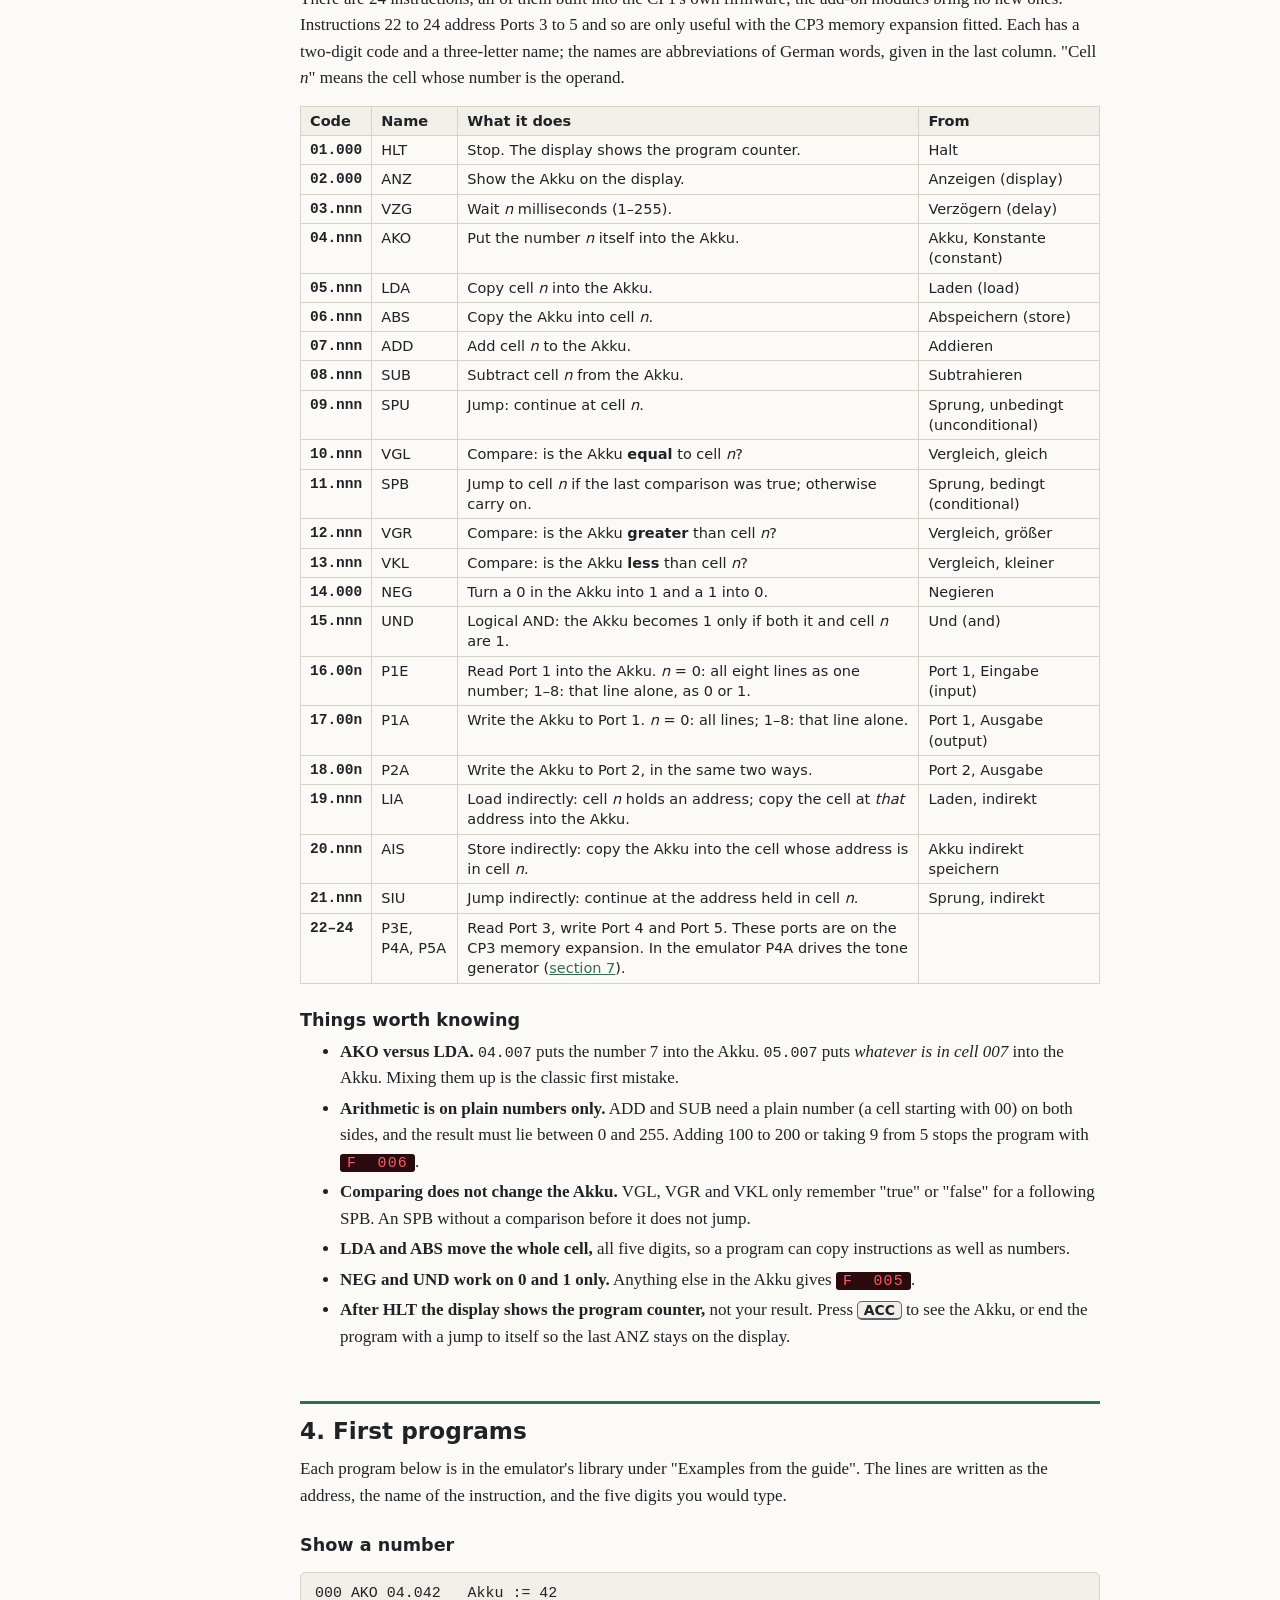
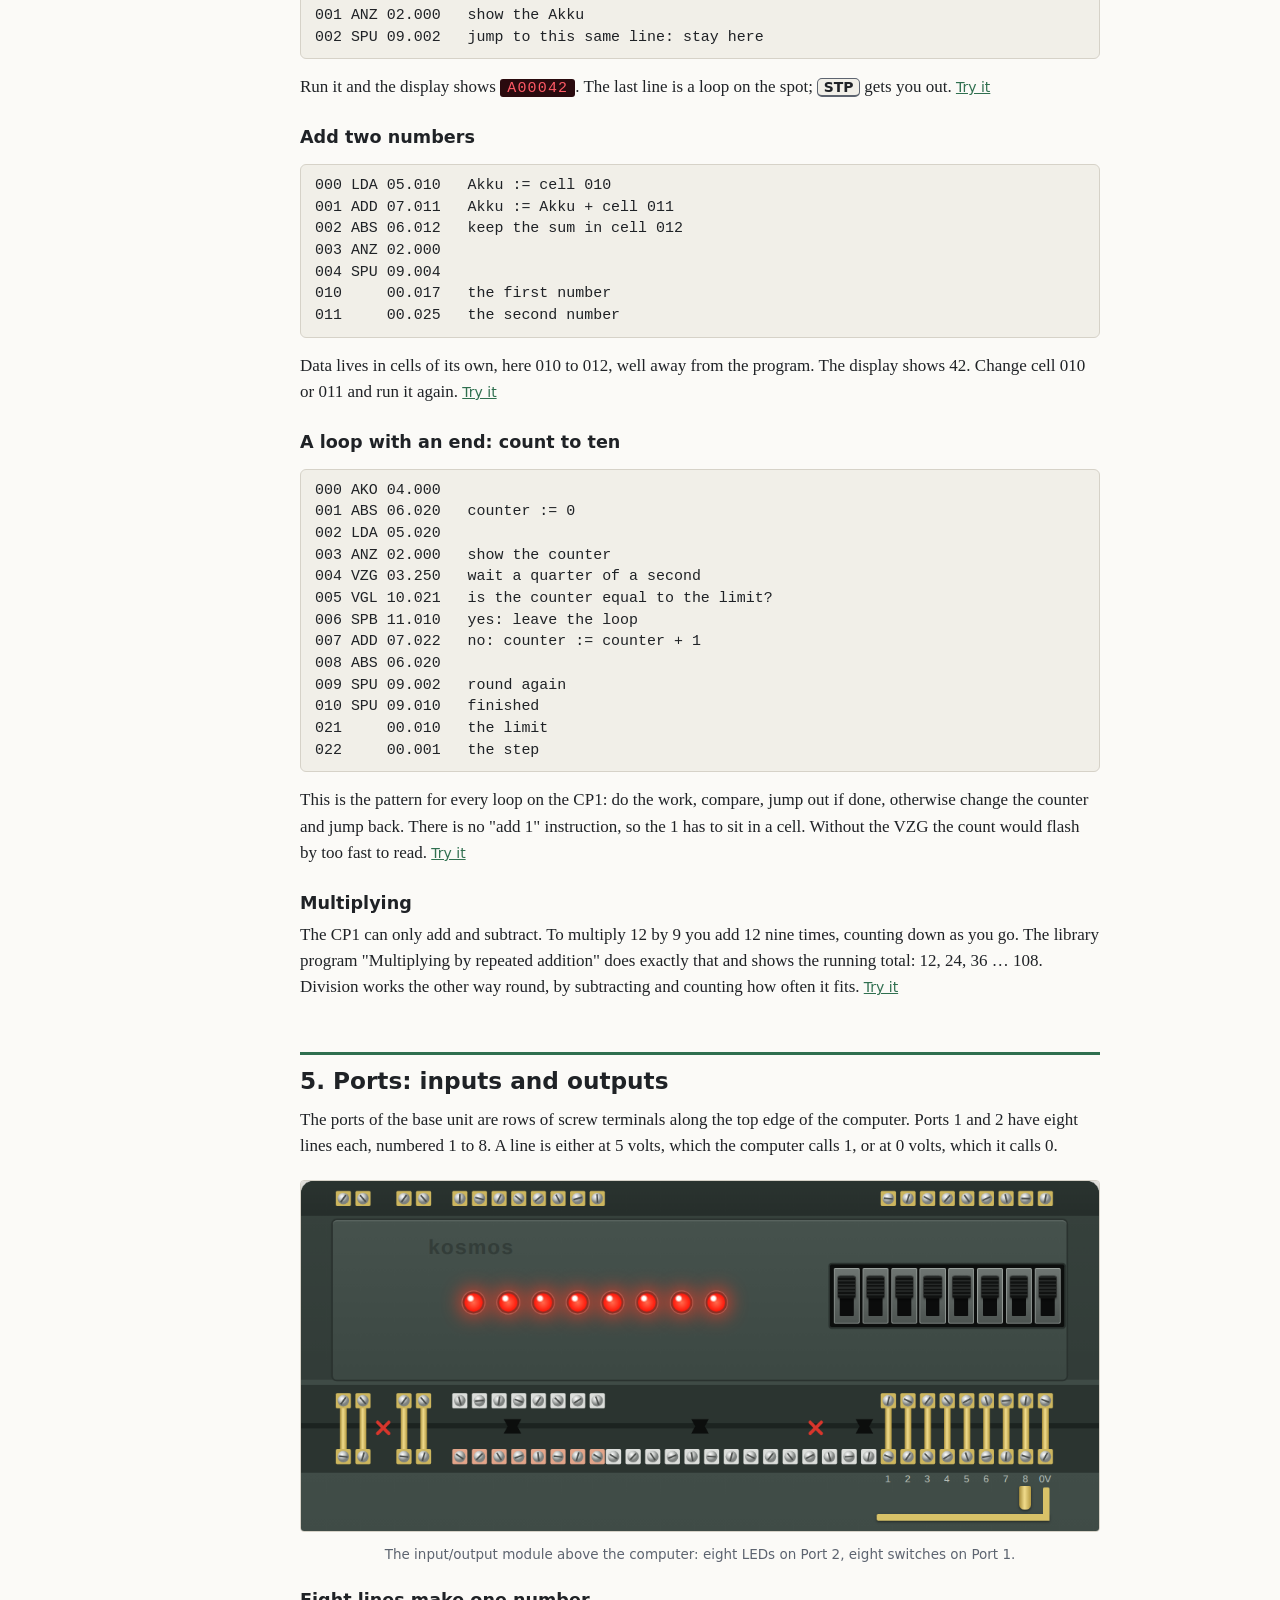
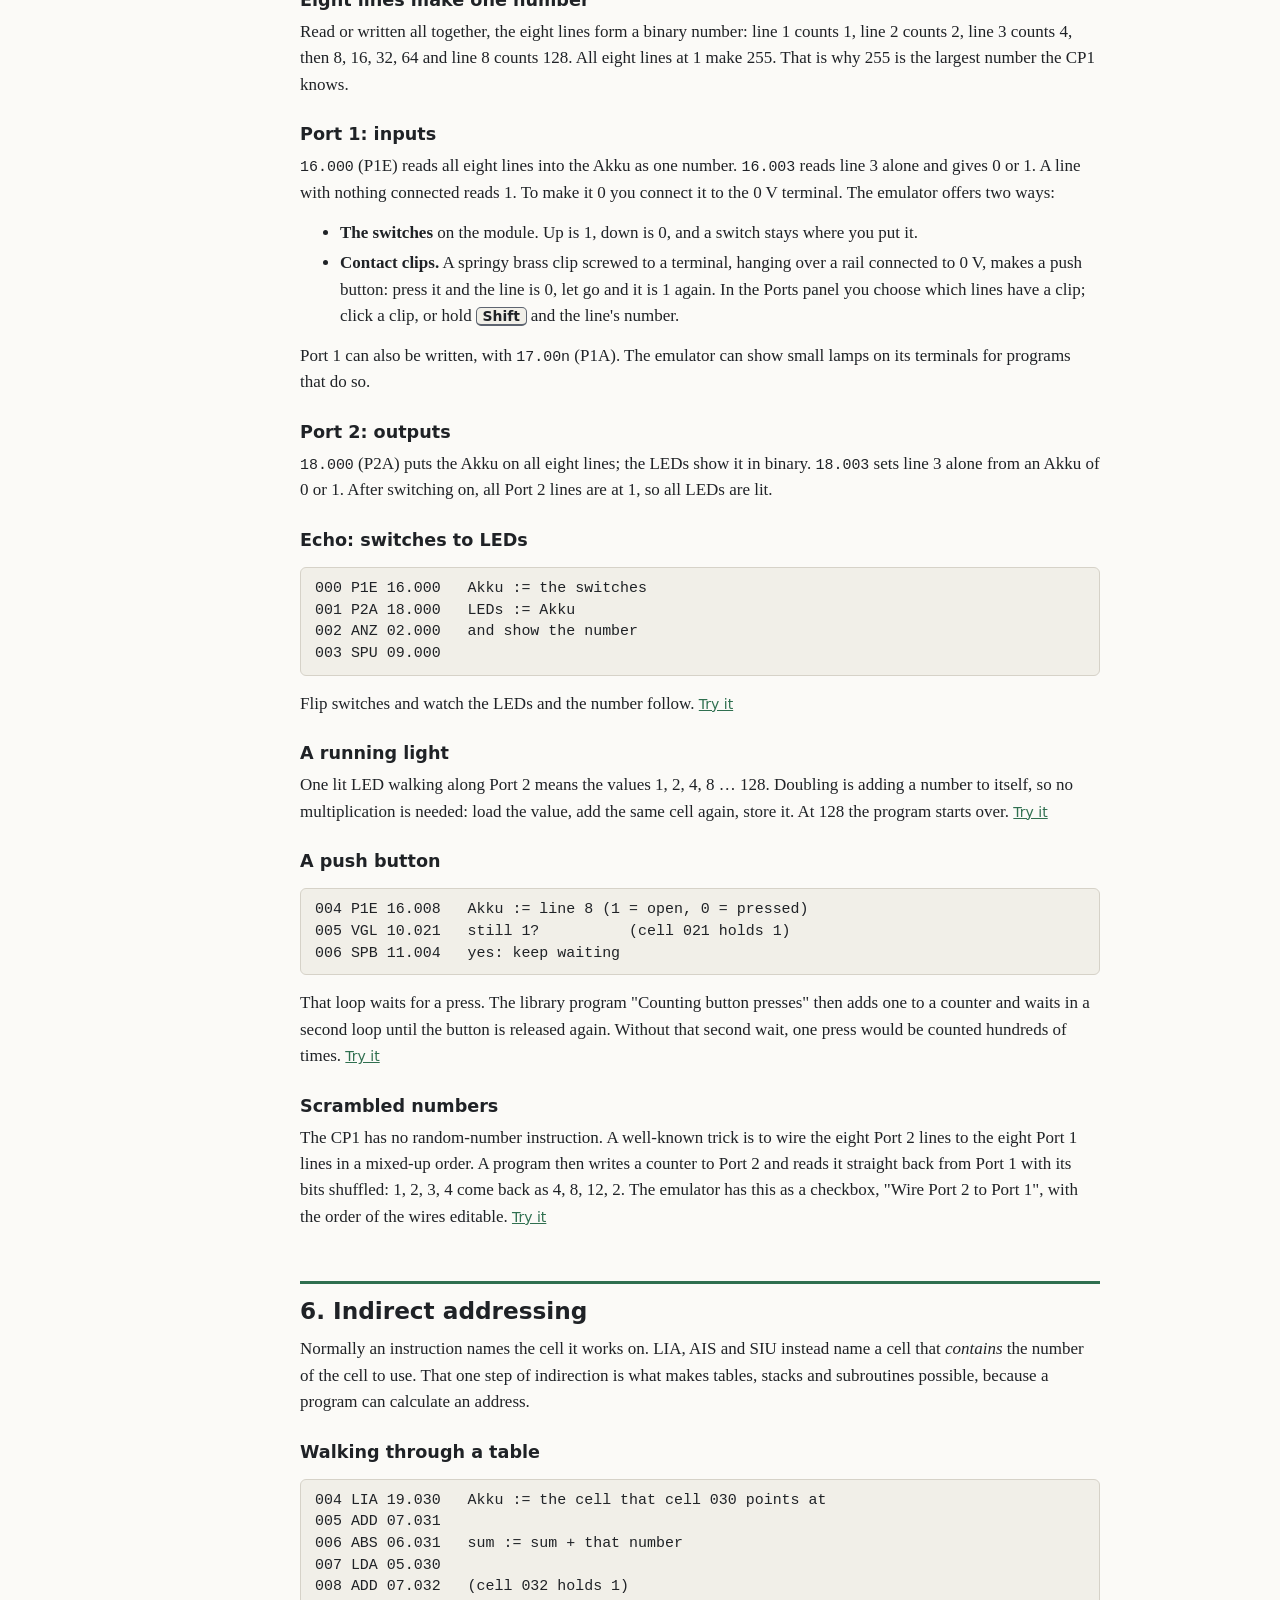
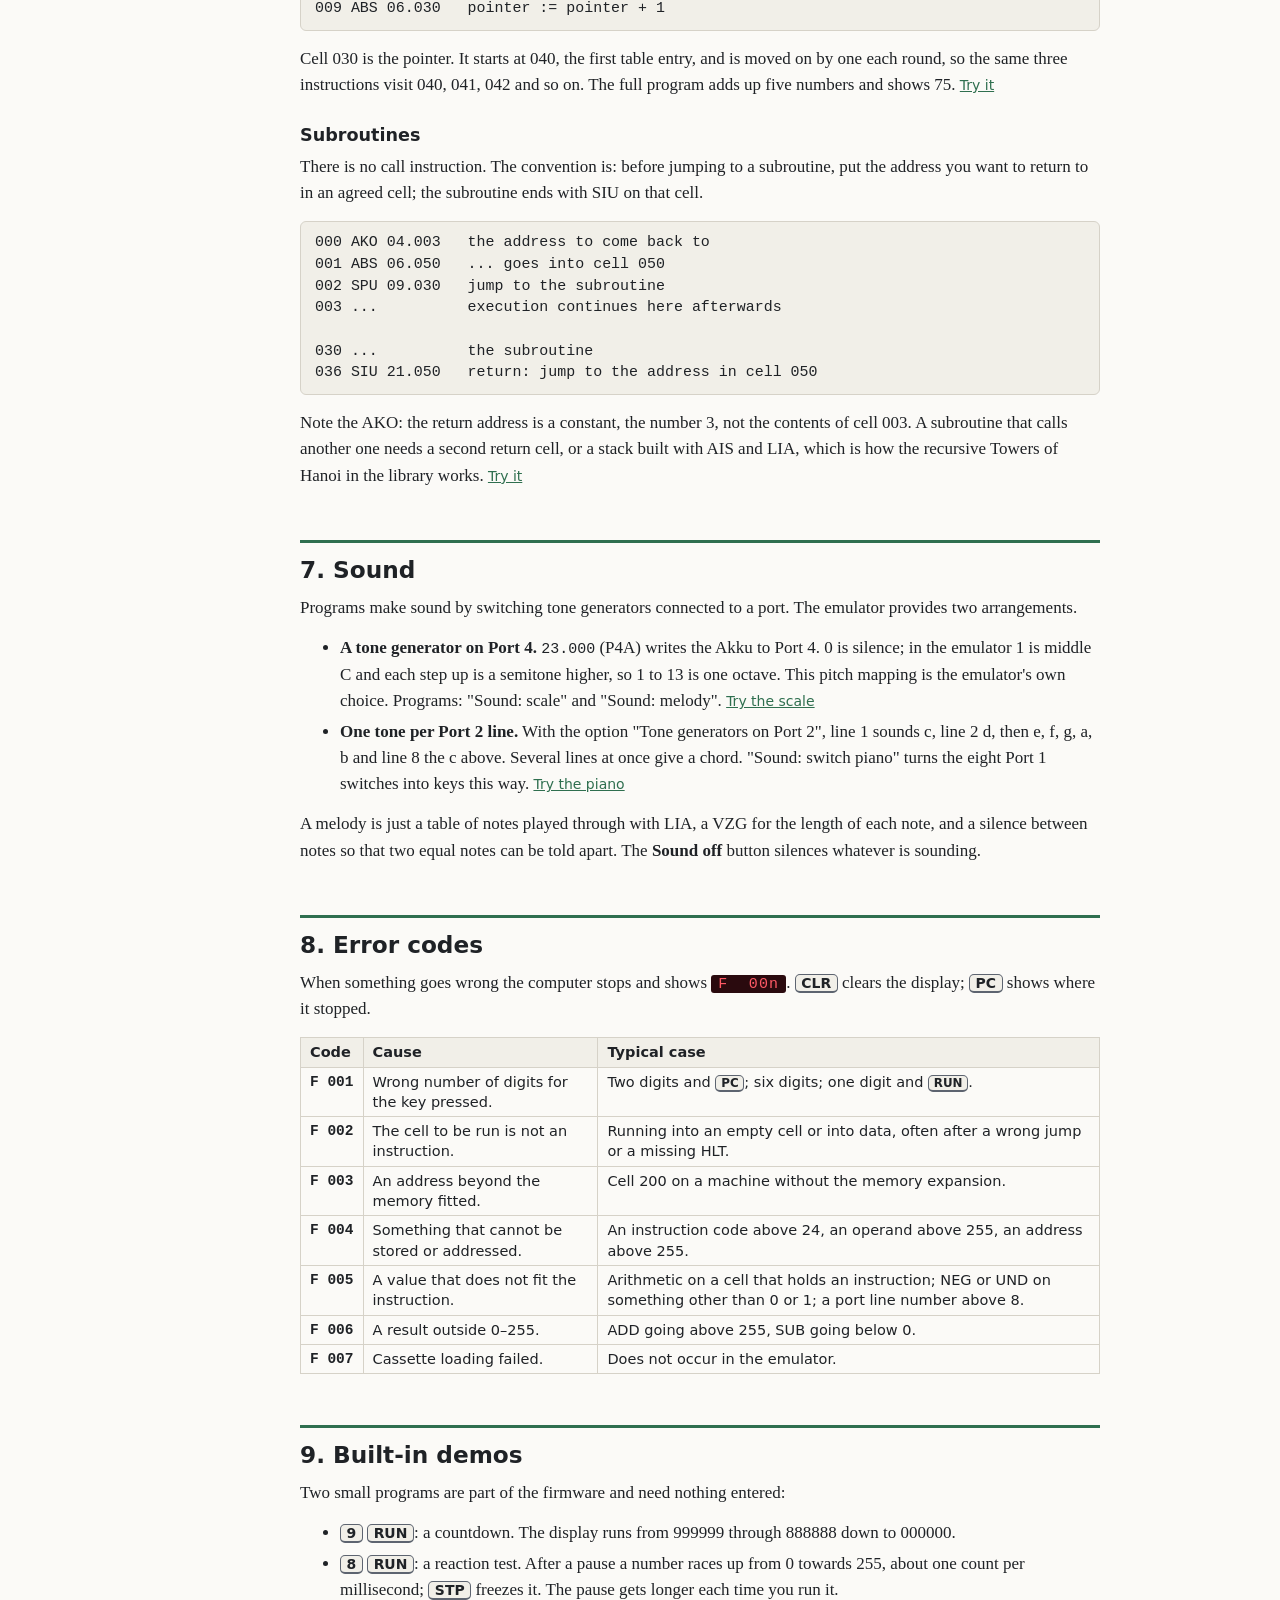
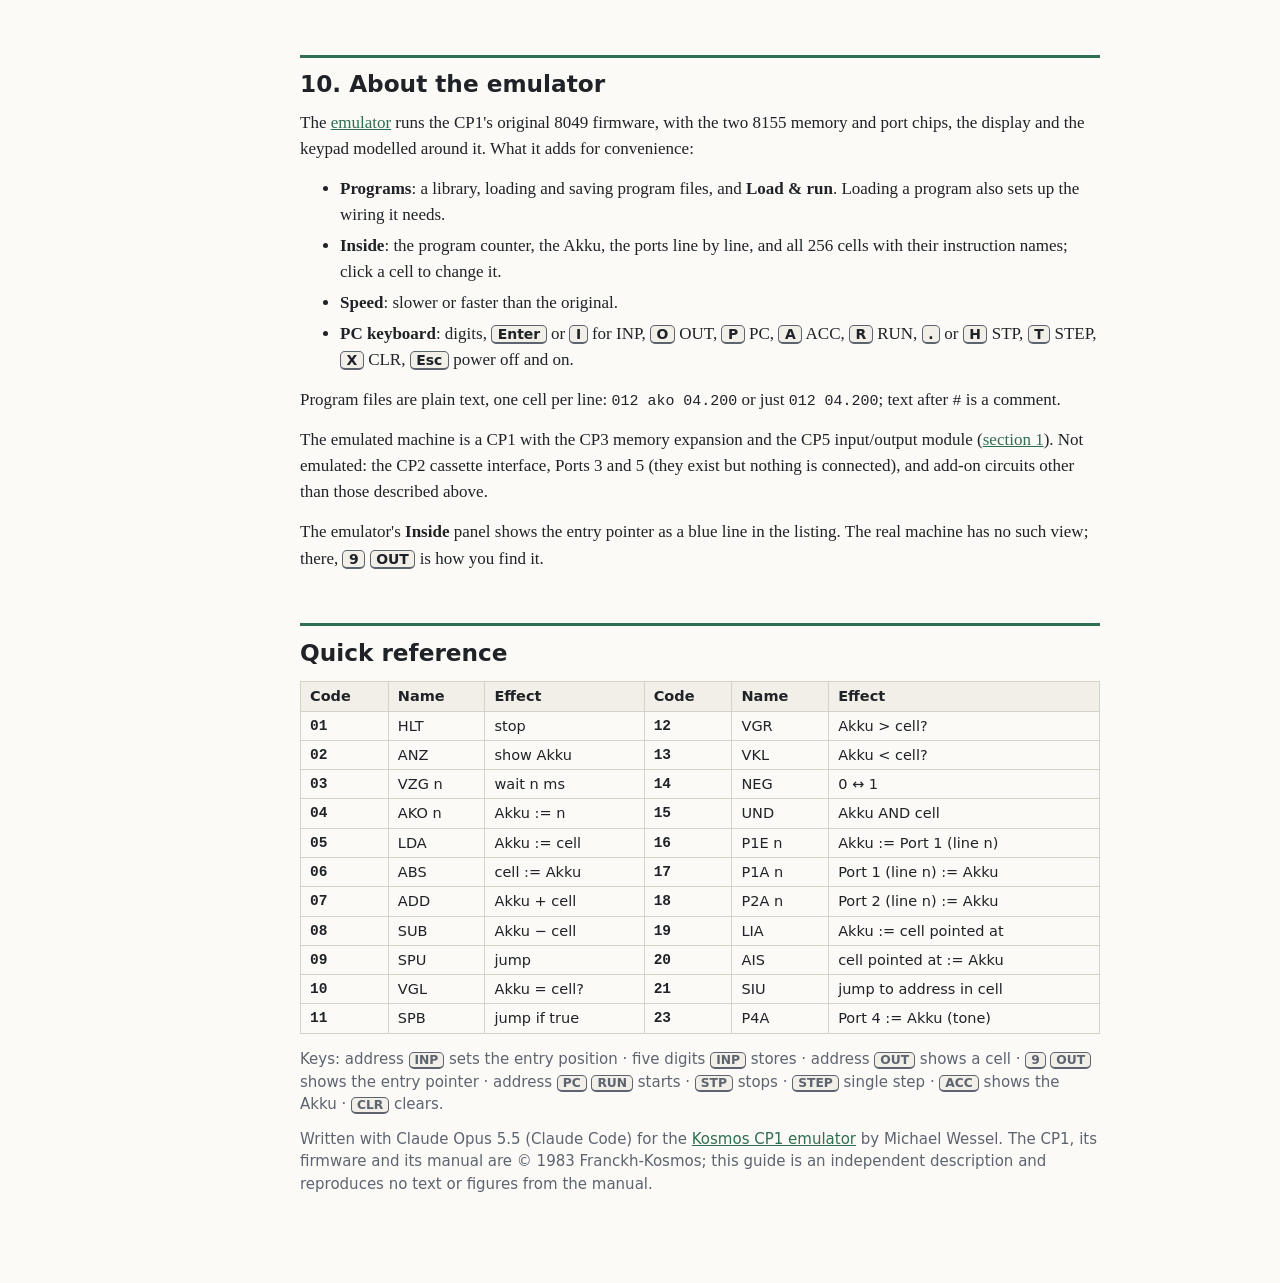
==== commit ed390e07: "Guide: the add-on modules (CP2, CP3 with Ports 3-5, CP5), 9 OUT for the entry pointer, what the emul" ====
--- a/guide.html
+++ b/guide.html
@@ -68,8 +68,18 @@
 <li><b>The Akku</b> (accumulator). The one working register. Almost every instruction either puts something into the Akku,
 takes something out of it, or changes it.</li>
 <li><b>The program counter.</b> The number of the cell that will be carried out next.</li>
-<li><b>Two ports.</b> Port 1 and Port 2, eight lines each, connect the computer to the outside world.</li>
-</ul>
+<li><b>Ports.</b> The base unit has two: Port 1 and Port 2, eight lines each, on screw terminals along its top edge. The memory expansion adds three more, Ports 3, 4 and 5 (<a href="#modules">see below</a>).</li>
+</ul>
+<h3 id="modules">The add-on modules</h3>
+<p>The CP1 was a base unit plus modules that stack onto it and connect through its terminals:</p>
+<table>
+<tr><th>Module</th><th>What it adds</th><th>In the emulator</th></tr>
+<tr><td><b>CP2</b> cassette interface</td><td>Saving and loading programs on an audio cassette (keys <kbd>CAS</kbd> and <kbd>CAL</kbd>).</td><td>Not emulated; use the Save and Open buttons.</td></tr>
+<tr><td><b>CP3</b> memory expansion</td><td>Cells 128–255, and a second memory and port chip that provides <b>Port 3</b> (an input, instruction 22, P3E) and <b>Ports 4 and 5</b> (outputs, instructions 23 and 24, P4A and P5A). These instructions are part of the base firmware; the module supplies the hardware they talk to.</td><td>Fitted. The extra cells work; Port 4 drives a tone generator (<a href="#sound">section 7</a>); Ports 3 and 5 are present for the firmware but connected to nothing.</td></tr>
+<tr><td><b>CP5</b> input/output module</td><td>Eight switches on Port 1 and eight LEDs on Port 2, so programs can be tried without wiring anything. It uses the existing ports; it does not add new ones.</td><td>Fitted, drawn above the computer.</td></tr>
+</table>
+<p>The emulator also provides, as options, the simple add-ons the manual builds from loose parts: contact clips as push buttons on Port 1, lamps on the Port 1 terminals,
+the "random-number" cross-wiring from Port 2 to Port 1, and tone generators on the Port 2 lines (<a href="#ports">section 5</a>, <a href="#sound">section 7</a>).</p>
 <h3>Instructions and numbers look the same</h3>
 <p>A cell's five digits are read as <i>instruction code</i> (two digits) and <i>operand</i> (three digits). <code>04.200</code> means
 instruction 04 with operand 200. A plain number is simply a cell whose first two digits are 00: <code>00.017</code> is the number 17.
@@ -95,6 +105,7 @@
 <tr><td>five digits, <kbd>INP</kbd></td><td>Stores the five digits in that cell and moves on to the next cell, so a program is typed as one line after another.</td></tr>
 <tr><td>three digits, <kbd>OUT</kbd></td><td>Shows the contents of that cell.</td></tr>
 <tr><td><kbd>OUT</kbd> alone</td><td>Shows the next cell; press it repeatedly to read a program back.</td></tr>
+<tr><td><kbd>9</kbd> <kbd>OUT</kbd></td><td>Shows the <b>entry pointer</b>: the cell the next <kbd>INP</kbd> will fill, e.g. <span class="d">C  023</span>. Use it whenever you have lost track of where you are typing.</td></tr>
 <tr><td>three digits, <kbd>PC</kbd></td><td>Sets the program counter: where <kbd>RUN</kbd> will start.</td></tr>
 <tr><td><kbd>PC</kbd> alone</td><td>Shows the program counter.</td></tr>
 <tr><td><kbd>RUN</kbd></td><td>Runs the program from the program counter.</td></tr>
@@ -106,12 +117,13 @@
 </table>
 <div class="box">Entering a program therefore goes: address, <kbd>INP</kbd>, then five digits and <kbd>INP</kbd> for each line.
 Starting it goes: address, <kbd>PC</kbd>, <kbd>RUN</kbd>. Note that these are two separate pointers: <kbd>INP</kbd> says where
-you write, <kbd>PC</kbd> says where the computer runs. Typing the wrong number of digits before a key gives <span class="d">F  001</span>.</div>
+you write, <kbd>PC</kbd> says where the computer runs. The display only tells you where you are writing right after an <kbd>INP</kbd>; at any other moment
+<kbd>9</kbd> <kbd>OUT</kbd> shows it, and <kbd>PC</kbd> alone shows the program counter. Typing the wrong number of digits before a key gives <span class="d">F  001</span>.</div>
 <p>In the emulator you can skip the typing: pick a program and press <b>Load &amp; run</b>, or click a line in the
 <b>Inside</b> panel and edit the cell directly. Switching the machine off and on (the <kbd>Esc</kbd> key) clears all cells, as it does on the real one.</p>
 
 <h2 id="instr">3. The instructions</h2>
-<p>There are 21 instructions on the basic machine, plus three for expansion ports. Each has a two-digit code and a three-letter
+<p>There are 24 instructions, all of them built into the CP1's own firmware; the add-on modules bring no new ones. Instructions 22 to 24 address Ports 3 to 5 and so are only useful with the CP3 memory expansion fitted. Each has a two-digit code and a three-letter
 name; the names are abbreviations of German words, given in the last column. "Cell <i>n</i>" means the cell whose number is the operand.</p>
 <table>
 <tr><th>Code</th><th>Name</th><th>What it does</th><th>From</th></tr>
@@ -136,7 +148,7 @@
 <tr><td class="c">19.nnn</td><td>LIA</td><td>Load indirectly: cell <i>n</i> holds an address; copy the cell at <i>that</i> address into the Akku.</td><td>Laden, indirekt</td></tr>
 <tr><td class="c">20.nnn</td><td>AIS</td><td>Store indirectly: copy the Akku into the cell whose address is in cell <i>n</i>.</td><td>Akku indirekt speichern</td></tr>
 <tr><td class="c">21.nnn</td><td>SIU</td><td>Jump indirectly: continue at the address held in cell <i>n</i>.</td><td>Sprung, indirekt</td></tr>
-<tr><td class="c">22–24</td><td>P3E, P4A, P5A</td><td>Read Port 3, write Port 4 and Port 5 of an expansion module. In the emulator P4A drives the tone generator (<a href="#sound">section 7</a>).</td><td></td></tr>
+<tr><td class="c">22–24</td><td>P3E, P4A, P5A</td><td>Read Port 3, write Port 4 and Port 5. These ports are on the CP3 memory expansion. In the emulator P4A drives the tone generator (<a href="#sound">section 7</a>).</td><td></td></tr>
 </table>
 <h3>Things worth knowing</h3>
 <ul>
@@ -187,7 +199,7 @@
 by subtracting and counting how often it fits. <span class="try"><a href="index.html?load=MULT">Try it</a></span></p>
 
 <h2 id="ports">5. Ports: inputs and outputs</h2>
-<p>The ports are rows of screw terminals along the top edge of the computer. Each port has eight lines, numbered 1 to 8.
+<p>The ports of the base unit are rows of screw terminals along the top edge of the computer. Ports 1 and 2 have eight lines each, numbered 1 to 8.
 A line is either at 5 volts, which the computer calls 1, or at 0 volts, which it calls 0.</p>
 <figure><img src="img/guide-module.png" alt="The input/output module" width="1080" height="474">
 <figcaption>The input/output module above the computer: eight LEDs on Port 2, eight switches on Port 1.</figcaption></figure>
@@ -291,7 +303,8 @@
 <li><b>PC keyboard</b>: digits, <kbd>Enter</kbd> or <kbd>I</kbd> for INP, <kbd>O</kbd> OUT, <kbd>P</kbd> PC, <kbd>A</kbd> ACC, <kbd>R</kbd> RUN, <kbd>.</kbd> or <kbd>H</kbd> STP, <kbd>T</kbd> STEP, <kbd>X</kbd> CLR, <kbd>Esc</kbd> power off and on.</li>
 </ul>
 <p>Program files are plain text, one cell per line: <code>012 ako 04.200</code> or just <code>012 04.200</code>; text after <code>#</code> is a comment.</p>
-<p>Not emulated: the cassette interface, Ports 3 and 5, and add-on circuits other than those described above.</p>
+<p>The emulated machine is a CP1 with the CP3 memory expansion and the CP5 input/output module (<a href="#modules">section 1</a>). Not emulated: the CP2 cassette interface, Ports 3 and 5 (they exist but nothing is connected), and add-on circuits other than those described above.</p>
+<p>The emulator's <b>Inside</b> panel shows the entry pointer as a blue line in the listing. The real machine has no such view; there, <kbd>9</kbd> <kbd>OUT</kbd> is how you find it.</p>
 
 <h2 id="ref">Quick reference</h2>
 <table>
@@ -308,7 +321,7 @@
 <tr><td class="c">10</td><td>VGL</td><td>Akku = cell?</td><td class="c">21</td><td>SIU</td><td>jump to address in cell</td></tr>
 <tr><td class="c">11</td><td>SPB</td><td>jump if true</td><td class="c">23</td><td>P4A</td><td>Port 4 := Akku (tone)</td></tr>
 </table>
-<p class="lead">Keys: address <kbd>INP</kbd> sets the entry position · five digits <kbd>INP</kbd> stores · address <kbd>OUT</kbd> shows a cell · address <kbd>PC</kbd> <kbd>RUN</kbd> starts · <kbd>STP</kbd> stops · <kbd>STEP</kbd> single step · <kbd>ACC</kbd> shows the Akku · <kbd>CLR</kbd> clears.</p>
+<p class="lead">Keys: address <kbd>INP</kbd> sets the entry position · five digits <kbd>INP</kbd> stores · address <kbd>OUT</kbd> shows a cell · <kbd>9</kbd> <kbd>OUT</kbd> shows the entry pointer · address <kbd>PC</kbd> <kbd>RUN</kbd> starts · <kbd>STP</kbd> stops · <kbd>STEP</kbd> single step · <kbd>ACC</kbd> shows the Akku · <kbd>CLR</kbd> clears.</p>
 <p class="lead">Written with Claude Opus 5.5 (Claude Code) for the <a href="https://github.com/lambdamikel/kosmos-cp1-emulator">Kosmos CP1 emulator</a> by Michael Wessel. The CP1, its firmware and its manual are © 1983 Franckh-Kosmos; this guide is an independent description and reproduces no text or figures from the manual.</p>
 </main>
 </body>
